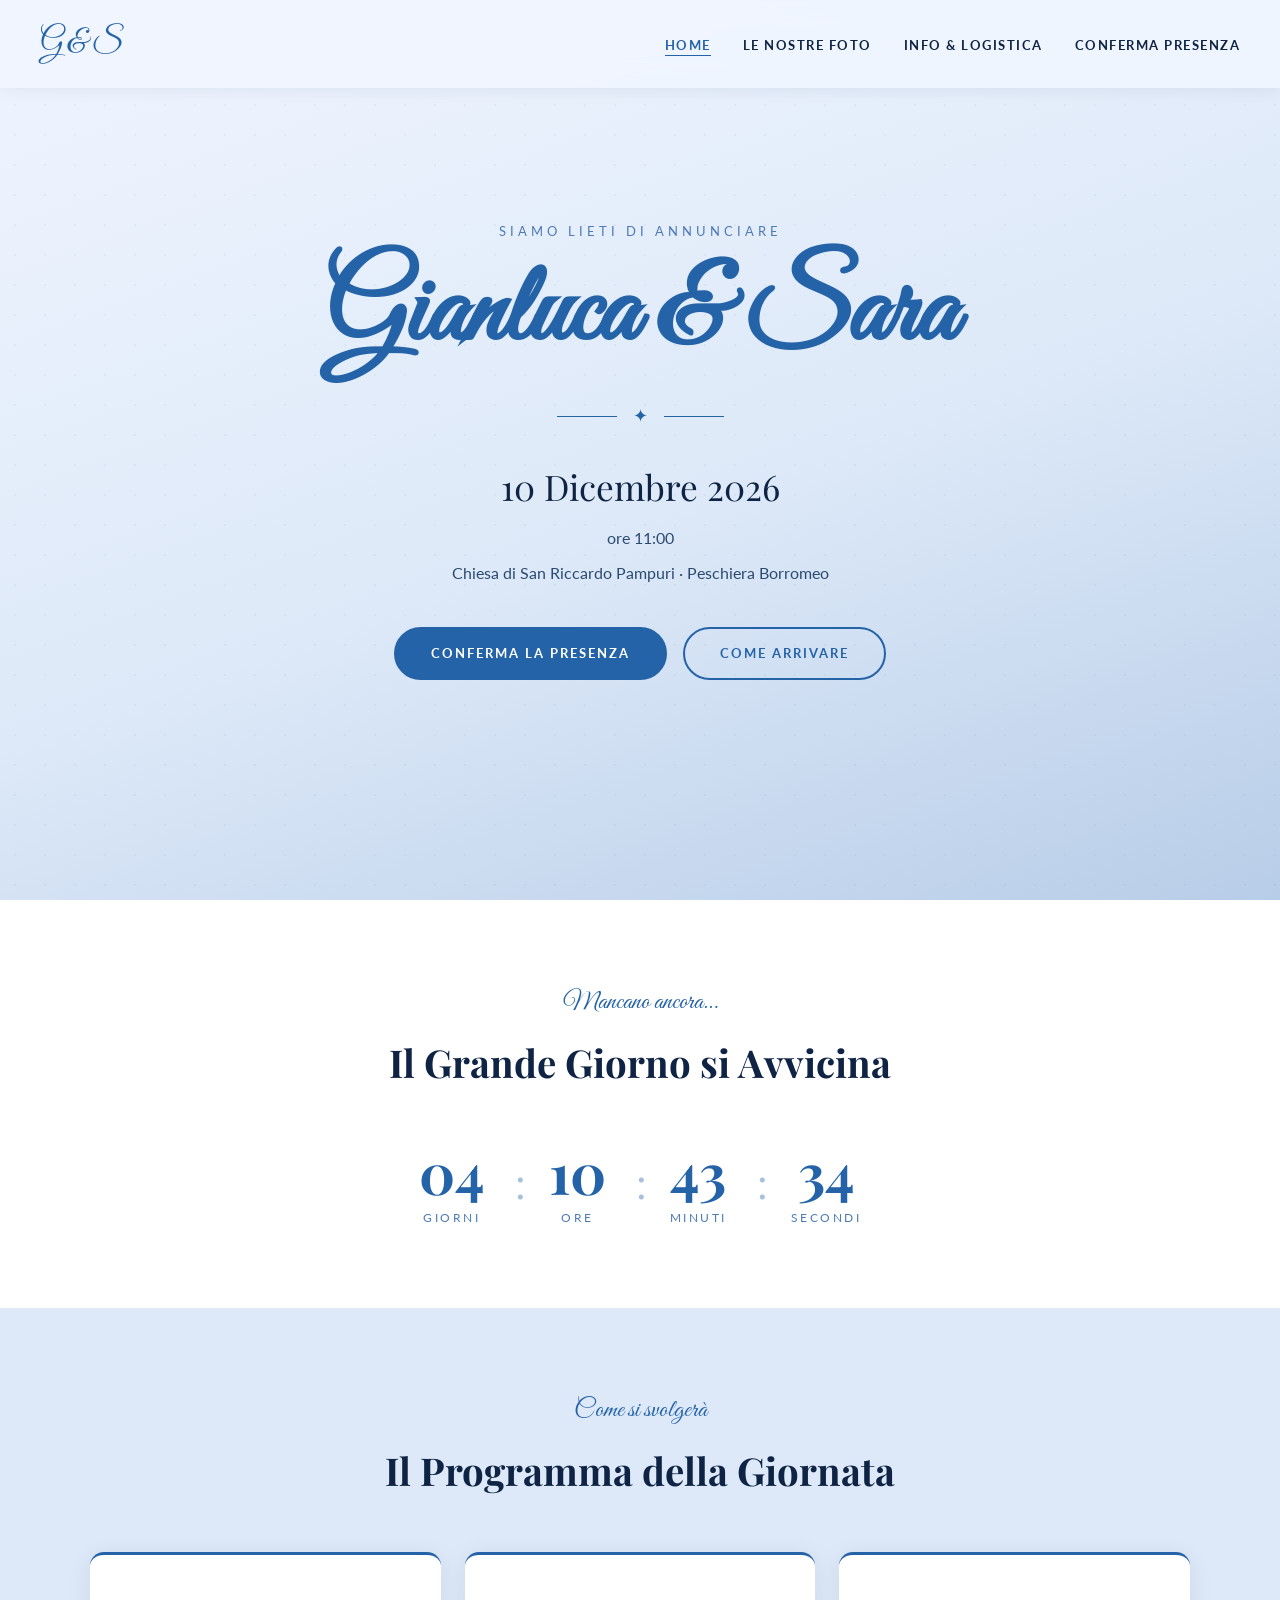
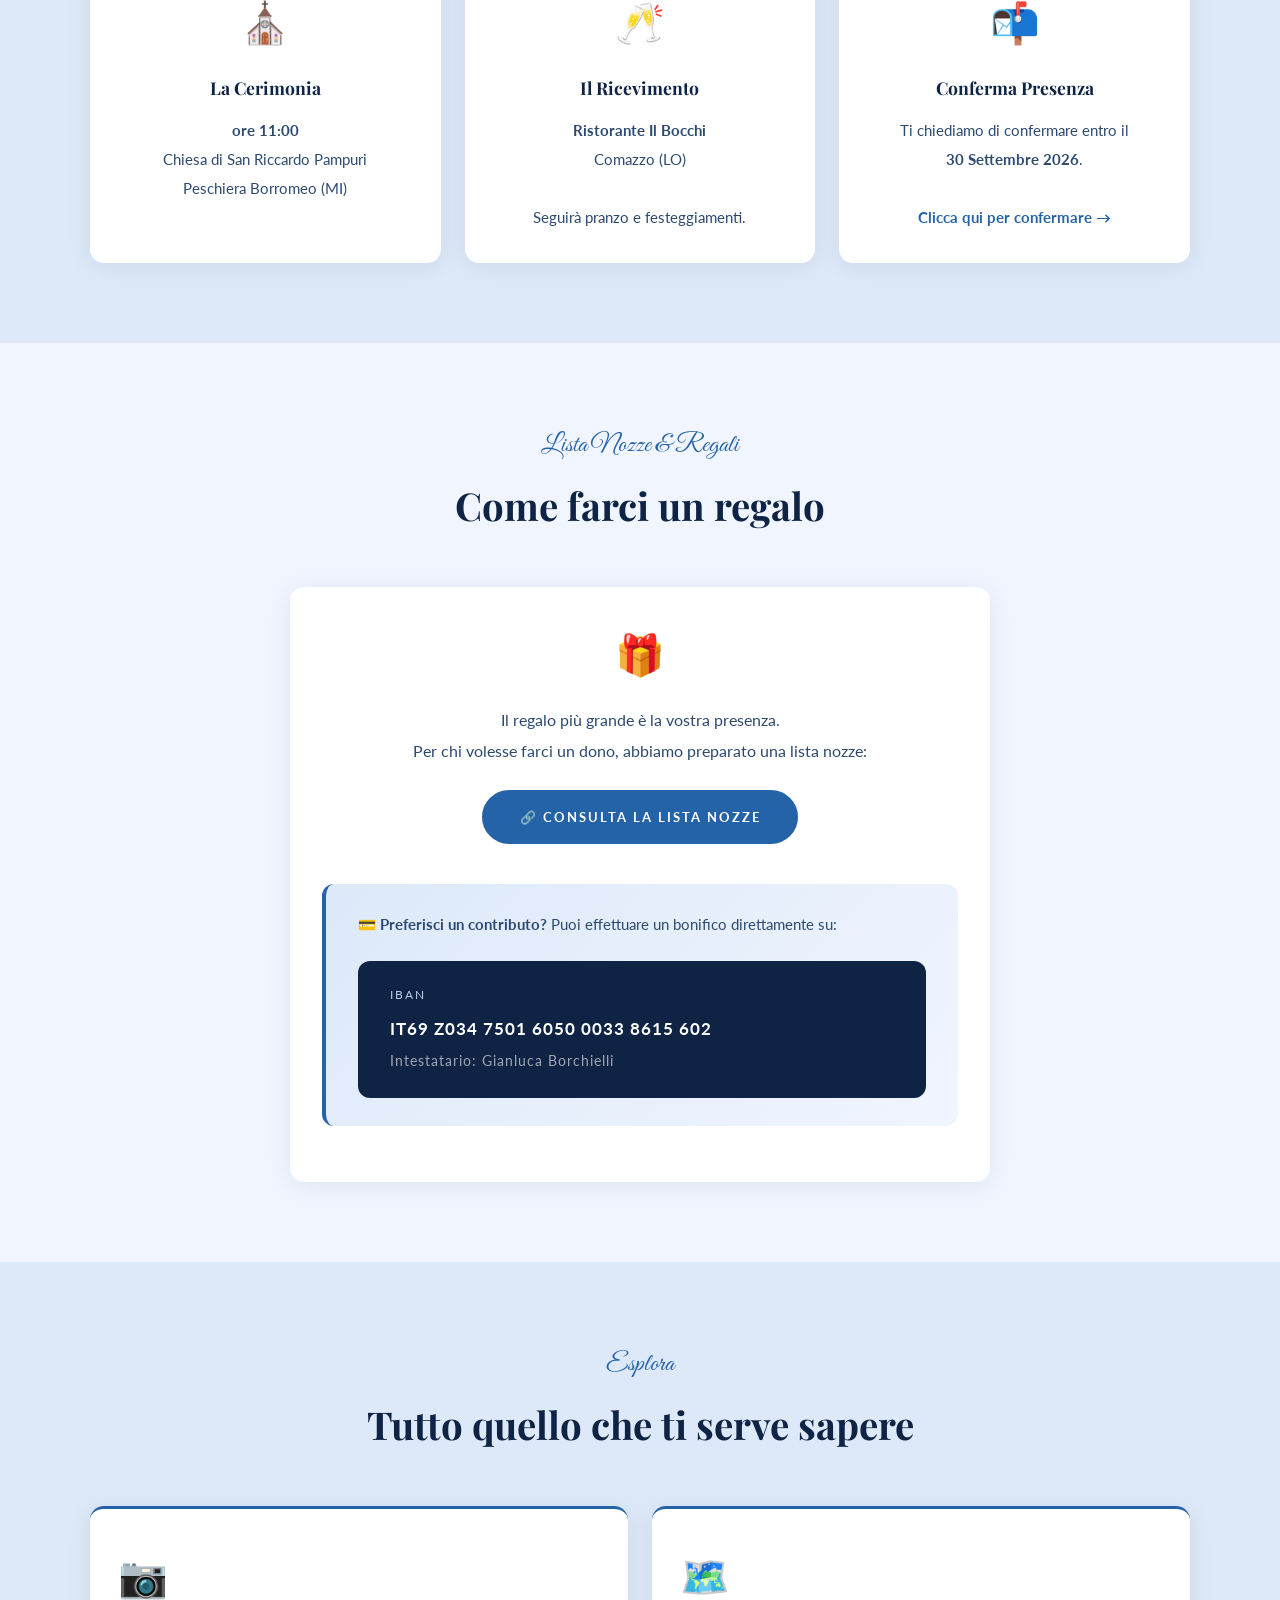
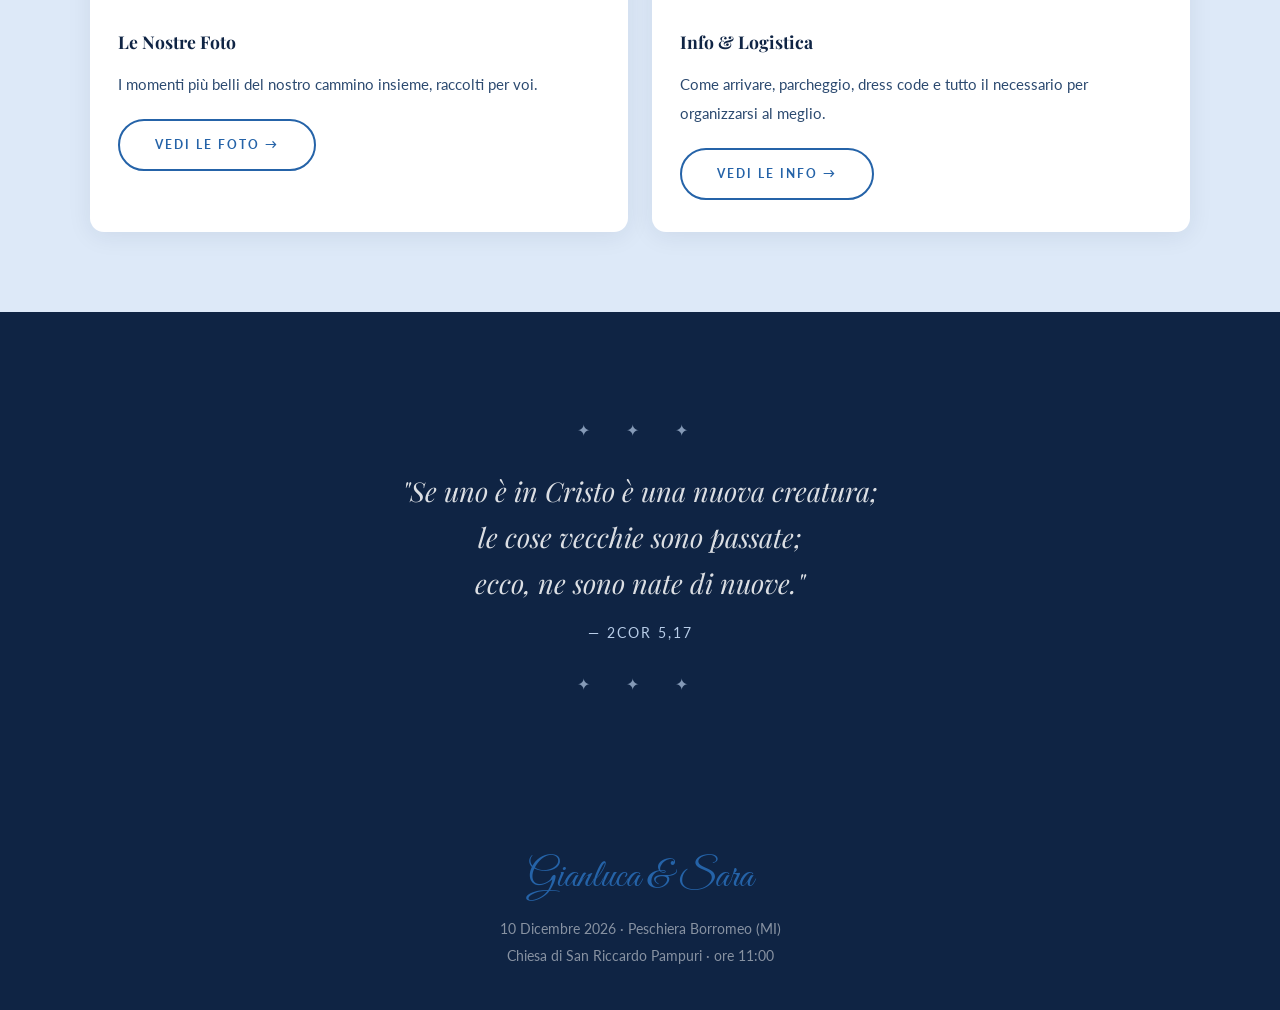
==== index.html @ f3df9d2e "sposta versetto biblico in fondo alla pagina" ====
<!DOCTYPE html>
<html lang="it">
<head>
  <meta charset="UTF-8">
  <meta name="viewport" content="width=device-width, initial-scale=1.0">
  <title>Matrimonio Gianluca & Sara — 10 Dicembre 2026</title>
  <meta name="description" content="Vi invitiamo al nostro matrimonio il 10 Dicembre 2026 presso la Chiesa di San Riccardo Pampuri, Peschiera Borromeo.">
  <link rel="stylesheet" href="style.css">
  <link rel="icon" href="data:image/svg+xml,<svg xmlns='http://www.w3.org/2000/svg' viewBox='0 0 100 100'><text y='.9em' font-size='90'>💍</text></svg>">
</head>
<body>

  <nav>
    <a href="index.html" class="nav-brand">G & S</a>
    <ul class="nav-links" id="navLinks">
      <li><a href="index.html" class="active">Home</a></li>
      <li><a href="storia.html">Le Nostre Foto</a></li>
      <li><a href="info.html">Info & Logistica</a></li>
      <li><a href="rsvp.html">Conferma Presenza</a></li>
    </ul>
    <button class="hamburger" id="hamburger" onclick="toggleMenu()" aria-label="Menu" aria-expanded="false">
      <span></span><span></span><span></span>
    </button>
  </nav>

  <!-- HERO -->
  <section class="hero">
    <div class="hero-content">
      <p class="hero-eyebrow">Siamo lieti di annunciare</p>
      <h1 class="hero-names">Gianluca &amp; Sara</h1>

      <div class="divider">
        <div class="divider-line"></div>
        <span class="divider-icon">✦</span>
        <div class="divider-line"></div>
      </div>

      <p class="hero-date">10 Dicembre 2026</p>
      <p class="hero-detail">ore 11:00</p>
      <p class="hero-detail">Chiesa di San Riccardo Pampuri · Peschiera Borromeo</p>

      <div class="hero-cta">
        <a href="rsvp.html" class="btn">Conferma la Presenza</a>
        <a href="info.html" class="btn btn-outline">Come Arrivare</a>
      </div>
    </div>
  </section>

  <!-- COUNTDOWN -->
  <section class="countdown-section">
    <div class="container">
      <div class="section-title">
        <span class="script">Mancano ancora…</span>
        <h2>Il Grande Giorno si Avvicina</h2>
      </div>
      <div class="countdown-grid" id="countdown-grid">
        <div class="countdown-item">
          <div class="countdown-number" id="days">—</div>
          <div class="countdown-label">Giorni</div>
        </div>
        <div class="countdown-item">
          <div class="countdown-number" id="hours">—</div>
          <div class="countdown-label">Ore</div>
        </div>
        <div class="countdown-item">
          <div class="countdown-number" id="minutes">—</div>
          <div class="countdown-label">Minuti</div>
        </div>
        <div class="countdown-item">
          <div class="countdown-number" id="seconds">—</div>
          <div class="countdown-label">Secondi</div>
        </div>
      </div>
    </div>
  </section>

  <!-- IL PROGRAMMA -->
  <section class="section section-alt">
    <div class="container">
      <div class="section-title fade-up">
        <span class="script">Come si svolgerà</span>
        <h2>Il Programma della Giornata</h2>
      </div>
      <div class="info-grid">
        <div class="info-card fade-up">
          <div class="icon">⛪</div>
          <h3>La Cerimonia</h3>
          <p>
            <strong>ore 11:00</strong><br>
            Chiesa di San Riccardo Pampuri<br>
            Peschiera Borromeo (MI)
          </p>
        </div>
        <div class="info-card fade-up">
          <div class="icon">🥂</div>
          <h3>Il Ricevimento</h3>
          <p>
            <strong>Ristorante Il Bocchi</strong><br>
            Comazzo (LO)<br><br>
            Seguirà pranzo e festeggiamenti.
          </p>
        </div>
        <div class="info-card fade-up">
          <div class="icon">📬</div>
          <h3>Conferma Presenza</h3>
          <p>
            Ti chiediamo di confermare entro il<br>
            <strong>30 Settembre 2026</strong>.<br><br>
            <a href="rsvp.html">Clicca qui per confermare →</a>
          </p>
        </div>
      </div>
    </div>
  </section>

  <!-- LISTA NOZZE & REGALI -->
  <section class="section">
    <div class="container-sm">
      <div class="section-title fade-up">
        <span class="script">Lista Nozze &amp; Regali</span>
        <h2>Come farci un regalo</h2>
      </div>

      <div class="card fade-up" style="text-align:center;">
        <div style="font-size:2.5rem; margin-bottom:1rem;">🎁</div>
        <p style="color:var(--text); max-width:480px; margin:0 auto 1.5rem; line-height:1.9;">
          Il regalo più grande è la vostra presenza.<br>
          Per chi volesse farci un dono, abbiamo preparato una lista nozze:
        </p>

        <a href="lista-nozze.html" class="btn" style="margin-bottom:1.5rem;">
          🔗 Consulta la Lista Nozze
        </a>

        <div class="highlight-box" style="text-align:left; margin-top:1rem;">
          <p style="color:var(--text); font-size:0.92rem; margin-bottom:0.75rem;">
            💳 <strong>Preferisci un contributo?</strong> Puoi effettuare un bonifico direttamente su:
          </p>
          <div class="iban-box">
            <div class="iban-label">IBAN</div>
            <div class="iban-code">IT69 Z034 7501 6050 0033 8615 602</div>
            <div class="iban-intestatario">Intestatario: Gianluca Borchielli</div>
          </div>
        </div>
      </div>
    </div>
  </section>

  <!-- LINK RAPIDI -->
  <section class="section section-alt">
    <div class="container">
      <div class="section-title fade-up">
        <span class="script">Esplora</span>
        <h2>Tutto quello che ti serve sapere</h2>
      </div>
      <div class="info-grid">
        <div class="info-card fade-up" style="text-align:left;">
          <div class="icon">📷</div>
          <h3>Le Nostre Foto</h3>
          <p style="margin-bottom:1.25rem;">I momenti più belli del nostro cammino insieme, raccolti per voi.</p>
          <a href="storia.html" class="btn btn-outline" style="font-size:0.75rem;">Vedi le foto →</a>
        </div>
        <div class="info-card fade-up" style="text-align:left;">
          <div class="icon">🗺️</div>
          <h3>Info &amp; Logistica</h3>
          <p style="margin-bottom:1.25rem;">Come arrivare, parcheggio, dress code e tutto il necessario per organizzarsi al meglio.</p>
          <a href="info.html" class="btn btn-outline" style="font-size:0.75rem;">Vedi le info →</a>
        </div>

      </div>
    </div>
  </section>

  <!-- VERSETTO BIBLICO -->
  <section class="quote-section">
    <div class="container">
      <div class="ornament">✦ ✦ ✦</div>
      <p class="quote-text">
        "Se uno è in Cristo è una nuova creatura;<br>
        le cose vecchie sono passate;<br>
        ecco, ne sono nate di nuove."
      </p>
      <p class="quote-author">— 2Cor 5,17</p>
      <div class="ornament">✦ ✦ ✦</div>
    </div>
  </section>

  <footer>
    <span class="script">Gianluca &amp; Sara</span>
    <p>10 Dicembre 2026 · Peschiera Borromeo (MI)</p>
    <p>Chiesa di San Riccardo Pampuri · ore 11:00</p>
  </footer>

  <script src="script.js"></script>
</body>
</html>
---- style.css ----
@import url('https://fonts.googleapis.com/css2?family=Great+Vibes&family=Playfair+Display:ital,wght@0,400;0,600;0,700;1,400&family=Lato:wght@300;400;700&display=swap');

:root {
  --ivory:      #F0F5FF;
  --blush:      #DDE9F8;
  --light-rose: #B8CDE8;
  --brown:      #4E7AB5;
  --gold:       #2563A8;
  --dark-gold:  #1A4F8A;
  --dark:       #0F2444;
  --text:       #2C4A70;
  --white:      #FFFFFF;
  --shadow:     0 4px 24px rgba(15,36,68,0.08);
  --tr:         all 0.3s ease;
}

*, *::before, *::after { margin:0; padding:0; box-sizing:border-box; }
html { scroll-behavior: smooth; }

body {
  font-family: 'Lato', sans-serif;
  background: var(--ivory);
  color: var(--dark);
  line-height: 1.75;
}

h1, h2, h3 { font-family: 'Playfair Display', serif; }

.script {
  font-family: 'Great Vibes', cursive;
  color: var(--gold);
}

/* ── NAV ── */
nav {
  position: fixed;
  top: 0; width: 100%;
  background: rgba(240,245,255,0.96);
  backdrop-filter: blur(12px);
  padding: 1rem 2.5rem;
  display: flex;
  justify-content: space-between;
  align-items: center;
  z-index: 999;
  box-shadow: 0 2px 16px rgba(15,36,68,0.07);
}

.nav-brand {
  font-family: 'Great Vibes', cursive;
  font-size: 2rem;
  color: var(--gold);
  text-decoration: none;
}

.nav-links {
  display: flex;
  list-style: none;
  gap: 2rem;
}

.nav-links a {
  text-decoration: none;
  color: var(--dark);
  font-size: 0.82rem;
  font-weight: 700;
  letter-spacing: 1.5px;
  text-transform: uppercase;
  transition: var(--tr);
  position: relative;
}

.nav-links a::after {
  content: '';
  position: absolute;
  bottom: -3px; left: 0;
  width: 0; height: 1px;
  background: var(--gold);
  transition: var(--tr);
}

.nav-links a:hover, .nav-links a.active { color: var(--gold); }
.nav-links a:hover::after, .nav-links a.active::after { width: 100%; }

.hamburger {
  display: none;
  flex-direction: column;
  gap: 5px;
  cursor: pointer;
  background: none;
  border: none;
  padding: 4px;
}

.hamburger span {
  display: block;
  width: 24px; height: 2px;
  background: var(--dark);
  transition: var(--tr);
  border-radius: 2px;
}

/* ── HERO ── */
.hero {
  min-height: 100vh;
  display: flex;
  flex-direction: column;
  align-items: center;
  justify-content: center;
  text-align: center;
  padding: 2rem;
  background: linear-gradient(160deg, #F0F5FF 0%, #DDE9F8 55%, #B8CDE8 100%);
  position: relative;
  overflow: hidden;
}

.hero::before {
  content: '';
  position: absolute; inset: 0;
  background-image: radial-gradient(circle, rgba(37,99,168,0.06) 1px, transparent 1px);
  background-size: 30px 30px;
}

.hero-content { position: relative; z-index: 1; animation: fadeInUp 1s ease both; }

.hero-eyebrow {
  font-size: 0.8rem;
  letter-spacing: 4px;
  text-transform: uppercase;
  color: var(--brown);
  margin-bottom: 0.75rem;
}

.hero-names {
  font-family: 'Great Vibes', cursive;
  font-size: clamp(3.5rem, 10vw, 7rem);
  color: var(--gold);
  line-height: 1.1;
}

.divider {
  display: flex;
  align-items: center;
  gap: 1rem;
  margin: 1.5rem auto;
  width: fit-content;
}

.divider-line {
  width: 60px; height: 1px;
  background: var(--gold);
}

.divider-icon { color: var(--gold); font-size: 1.1rem; }

.hero-date {
  font-family: 'Playfair Display', serif;
  font-size: clamp(1.4rem, 3.5vw, 2.2rem);
  color: var(--dark);
}

.hero-detail {
  color: var(--text);
  font-size: 1rem;
  margin-top: 0.4rem;
}

.hero-cta {
  margin-top: 2.5rem;
  display: flex;
  gap: 1rem;
  justify-content: center;
  flex-wrap: wrap;
}

/* ── COUNTDOWN ── */
.countdown-section {
  padding: 5rem 2rem;
  background: var(--white);
  text-align: center;
}

.countdown-grid {
  display: flex;
  justify-content: center;
  gap: 0;
  margin-top: 2.5rem;
  flex-wrap: wrap;
}

.countdown-item {
  padding: 0 2rem;
  min-width: 90px;
  position: relative;
}

.countdown-item + .countdown-item::before {
  content: ':';
  position: absolute;
  left: -2px; top: 4px;
  font-family: 'Playfair Display', serif;
  font-size: 2.5rem;
  color: var(--gold);
  opacity: 0.4;
}

.countdown-number {
  font-family: 'Playfair Display', serif;
  font-size: clamp(2.5rem, 6vw, 3.5rem);
  color: var(--gold);
  font-weight: 700;
  line-height: 1;
}

.countdown-label {
  font-size: 0.72rem;
  color: var(--brown);
  letter-spacing: 2.5px;
  text-transform: uppercase;
  margin-top: 0.5rem;
}

/* ── SECTIONS ── */
.section { padding: 5rem 2rem; }
.section-alt { background: var(--blush); }

.section-title { text-align: center; margin-bottom: 3rem; }
.section-title h2 { font-size: clamp(1.6rem, 4vw, 2.4rem); color: var(--dark); margin-top: 0.25rem; }
.section-title .script { font-size: 1.6rem; }

.container { max-width: 1100px; margin: 0 auto; }
.container-sm { max-width: 700px; margin: 0 auto; }

/* ── BUTTONS ── */
.btn {
  display: inline-block;
  padding: 0.85rem 2.2rem;
  background: var(--gold);
  color: var(--white);
  border: 2px solid var(--gold);
  border-radius: 50px;
  font-family: 'Lato', sans-serif;
  font-size: 0.8rem;
  font-weight: 700;
  letter-spacing: 2px;
  text-transform: uppercase;
  cursor: pointer;
  transition: var(--tr);
  text-decoration: none;
}

.btn:hover {
  background: var(--dark-gold);
  border-color: var(--dark-gold);
  transform: translateY(-2px);
  box-shadow: 0 6px 20px rgba(37,99,168,0.35);
}

.btn-outline {
  background: transparent;
  color: var(--gold);
}

.btn-outline:hover { background: var(--gold); color: var(--white); }

/* ── INFO CARDS ── */
.info-grid {
  display: grid;
  grid-template-columns: repeat(auto-fit, minmax(260px, 1fr));
  gap: 1.5rem;
}

.info-card {
  background: var(--white);
  border-radius: 14px;
  padding: 2rem 1.75rem;
  box-shadow: var(--shadow);
  text-align: center;
  border-top: 3px solid var(--gold);
  transition: var(--tr);
}

.info-card:hover { transform: translateY(-5px); box-shadow: 0 10px 32px rgba(15,36,68,0.12); }

.info-card .icon { font-size: 2.5rem; margin-bottom: 1rem; }
.info-card h3 { color: var(--dark); margin-bottom: 0.75rem; font-size: 1.1rem; }
.info-card p { color: var(--text); font-size: 0.95rem; line-height: 1.9; }
.info-card a { color: var(--gold); text-decoration: none; font-weight: 700; }
.info-card a:hover { color: var(--dark-gold); text-decoration: underline; }

/* ── RSVP FORM ── */
.form-group { margin-bottom: 1.5rem; }

.form-group label {
  display: block;
  font-weight: 700;
  font-size: 0.82rem;
  letter-spacing: 1px;
  text-transform: uppercase;
  color: var(--dark);
  margin-bottom: 0.5rem;
}

.form-group input,
.form-group select,
.form-group textarea {
  width: 100%;
  padding: 0.9rem 1.1rem;
  border: 1.5px solid #B8CDE0;
  border-radius: 8px;
  font-family: 'Lato', sans-serif;
  font-size: 1rem;
  color: var(--dark);
  background: var(--white);
  transition: var(--tr);
  outline: none;
  appearance: none;
}

.form-group input:focus,
.form-group select:focus,
.form-group textarea:focus {
  border-color: var(--gold);
  box-shadow: 0 0 0 3px rgba(37,99,168,0.12);
}

.form-row { display: grid; grid-template-columns: 1fr 1fr; gap: 1rem; }

.radio-group { display: flex; gap: 2rem; margin-top: 0.25rem; }

.radio-option {
  display: flex;
  align-items: center;
  gap: 0.6rem;
  cursor: pointer;
  font-size: 1rem;
  color: var(--text);
}

.radio-option input[type="radio"] {
  width: 18px; height: 18px;
  accent-color: var(--gold);
  cursor: pointer;
  flex-shrink: 0;
}

.guests-section {
  display: none;
  padding: 1.5rem;
  background: var(--blush);
  border-radius: 10px;
  border-left: 3px solid var(--gold);
  margin-bottom: 1.5rem;
}

.submit-area { text-align: center; margin-top: 2rem; }

.alert {
  padding: 1.25rem 1.5rem;
  border-radius: 10px;
  margin-top: 1.5rem;
  display: none;
  text-align: center;
  font-weight: 700;
}

.alert-success {
  background: #e3edf8;
  border: 1px solid #90b5dc;
  color: var(--dark);
}

.alert-error {
  background: #fce4ec;
  border: 1px solid #f48fb1;
  color: #c62828;
}

/* ── FAQ ACCORDION ── */
.faq-list { display: flex; flex-direction: column; gap: 0.75rem; }

.faq-item {
  background: var(--white);
  border-radius: 10px;
  overflow: hidden;
  box-shadow: var(--shadow);
}

.faq-question {
  width: 100%;
  padding: 1.2rem 1.5rem;
  display: flex;
  justify-content: space-between;
  align-items: center;
  background: none;
  border: none;
  cursor: pointer;
  font-family: 'Lato', sans-serif;
  font-size: 1rem;
  font-weight: 700;
  color: var(--dark);
  text-align: left;
  transition: var(--tr);
}

.faq-question:hover { color: var(--gold); }

.faq-icon {
  width: 24px; height: 24px;
  background: var(--gold);
  border-radius: 50%;
  display: flex;
  align-items: center;
  justify-content: center;
  color: white;
  font-size: 1.1rem;
  font-weight: 300;
  flex-shrink: 0;
  transition: var(--tr);
  line-height: 1;
  padding-bottom: 1px;
}

.faq-item.open .faq-icon { transform: rotate(45deg); background: var(--brown); }

.faq-answer {
  max-height: 0;
  overflow: hidden;
  transition: max-height 0.35s ease, padding 0.35s ease;
  color: var(--text);
  font-size: 0.96rem;
  line-height: 1.8;
  padding: 0 1.5rem;
}

.faq-item.open .faq-answer {
  max-height: 300px;
  padding: 0 1.5rem 1.25rem;
}

/* ── MAP ── */
.map-wrap {
  border-radius: 14px;
  overflow: hidden;
  box-shadow: var(--shadow);
  margin-top: 2.5rem;
}

.map-wrap iframe { display: block; width: 100%; height: 380px; border: none; }

/* ── QUOTE ── */
.quote-section {
  padding: 5rem 2rem;
  text-align: center;
  background: var(--dark);
}

.quote-text {
  font-family: 'Playfair Display', serif;
  font-size: clamp(1.2rem, 3vw, 1.7rem);
  font-style: italic;
  color: rgba(255,255,255,0.85);
  max-width: 680px;
  margin: 0 auto 1rem;
  line-height: 1.7;
}

.quote-author { color: var(--light-rose); font-size: 0.85rem; letter-spacing: 2px; text-transform: uppercase; }

/* ── PAGE HEADER ── */
.page-header {
  padding: 9rem 2rem 4rem;
  text-align: center;
  background: linear-gradient(160deg, var(--ivory) 0%, var(--blush) 100%);
}

.page-header .script { font-size: 3rem; }
.page-header h1 { font-size: clamp(2rem, 5vw, 3rem); color: var(--dark); margin-top: 0.25rem; }
.page-header p { color: var(--text); max-width: 500px; margin: 1rem auto 0; }

/* ── FOOTER ── */
footer {
  background: var(--dark);
  color: rgba(255,255,255,0.5);
  text-align: center;
  padding: 2.5rem 2rem;
}

footer .script { font-size: 2.5rem; color: var(--gold); display: block; margin-bottom: 0.25rem; }
footer p { font-size: 0.88rem; line-height: 1.9; }

/* ── CARD ── */
.card {
  background: var(--white);
  border-radius: 14px;
  padding: 2rem;
  box-shadow: var(--shadow);
}

/* ── SCROLL ANIMATIONS ── */
.fade-up {
  opacity: 0;
  transform: translateY(30px);
  transition: opacity 0.65s ease, transform 0.65s ease;
}

.fade-up.visible { opacity: 1; transform: translateY(0); }

/* ── ORNAMENT ── */
.ornament {
  text-align: center;
  color: var(--light-rose);
  letter-spacing: 1rem;
  font-size: 1rem;
  margin: 1.5rem 0;
  opacity: 0.7;
}

/* ── HIGHLIGHT BOX ── */
.highlight-box {
  background: linear-gradient(135deg, var(--blush), var(--ivory));
  border-radius: 12px;
  padding: 1.75rem 2rem;
  border-left: 4px solid var(--gold);
  margin: 1.5rem 0;
}

/* ── IBAN BOX ── */
.iban-box {
  background: var(--dark);
  color: var(--white);
  border-radius: 12px;
  padding: 1.5rem 2rem;
  margin-top: 1.5rem;
  font-family: 'Lato', monospace;
  letter-spacing: 1px;
}

.iban-box .iban-label {
  font-size: 0.72rem;
  text-transform: uppercase;
  letter-spacing: 2px;
  color: var(--light-rose);
  margin-bottom: 0.5rem;
}

.iban-box .iban-code {
  font-size: 1.05rem;
  font-weight: 700;
  color: var(--white);
  word-break: break-all;
}

.iban-box .iban-intestatario {
  font-size: 0.88rem;
  color: rgba(255,255,255,0.6);
  margin-top: 0.4rem;
}

/* ── GALLERY ── */
.gallery-grid {
  display: grid;
  grid-template-columns: repeat(3, 1fr);
  gap: 1rem;
}

.gallery-item {
  border-radius: 10px;
  overflow: hidden;
  box-shadow: var(--shadow);
  cursor: pointer;
  position: relative;
  background: var(--blush);
  aspect-ratio: 4/3;
  transition: var(--tr);
}

.gallery-item:hover { transform: scale(1.02); box-shadow: 0 8px 30px rgba(15,36,68,0.15); }

.gallery-item img {
  width: 100%; height: 100%;
  object-fit: cover;
  display: block;
  transition: var(--tr);
}

.gallery-item:hover img { transform: scale(1.05); }

.gallery-caption {
  position: absolute;
  bottom: 0; left: 0; right: 0;
  background: linear-gradient(transparent, rgba(15,36,68,0.85));
  color: white;
  padding: 2rem 1rem 0.85rem;
  font-size: 0.88rem;
  transform: translateY(100%);
  transition: var(--tr);
}

.gallery-item:hover .gallery-caption { transform: translateY(0); }

.gallery-placeholder {
  display: flex;
  flex-direction: column;
  align-items: center;
  justify-content: center;
  height: 100%;
  color: var(--brown);
  text-align: center;
  padding: 1rem;
}

.gallery-placeholder .ph-icon { font-size: 2.5rem; margin-bottom: 0.5rem; opacity: 0.5; }
.gallery-placeholder p { font-size: 0.82rem; opacity: 0.6; line-height: 1.4; }

/* ── LIGHTBOX ── */
.lightbox {
  display: none;
  position: fixed; inset: 0;
  background: rgba(10,20,40,0.95);
  z-index: 9999;
  align-items: center;
  justify-content: center;
  flex-direction: column;
  padding: 2rem;
}

.lightbox.open { display: flex; }

.lightbox-img {
  max-width: 90vw;
  max-height: 75vh;
  object-fit: contain;
  border-radius: 8px;
  box-shadow: 0 20px 60px rgba(0,0,0,0.5);
}

.lightbox-caption {
  color: rgba(255,255,255,0.8);
  margin-top: 1rem;
  font-size: 0.95rem;
  text-align: center;
  max-width: 600px;
}

.lightbox-controls {
  display: flex;
  gap: 1rem;
  margin-top: 1.5rem;
  align-items: center;
}

.lb-btn {
  background: rgba(255,255,255,0.1);
  border: 1px solid rgba(255,255,255,0.2);
  color: white;
  width: 44px; height: 44px;
  border-radius: 50%;
  font-size: 1.2rem;
  cursor: pointer;
  transition: var(--tr);
  display: flex;
  align-items: center;
  justify-content: center;
}

.lb-btn:hover { background: var(--gold); border-color: var(--gold); }

.lb-close {
  position: absolute;
  top: 1.5rem; right: 1.5rem;
  background: rgba(255,255,255,0.1);
  border: 1px solid rgba(255,255,255,0.2);
  color: white;
  width: 40px; height: 40px;
  border-radius: 50%;
  font-size: 1.2rem;
  cursor: pointer;
  transition: var(--tr);
}

.lb-close:hover { background: #c62828; border-color: #c62828; }

.lb-counter {
  color: rgba(255,255,255,0.5);
  font-size: 0.85rem;
  letter-spacing: 1px;
}

/* ── RESPONSIVE ── */
@media (max-width: 768px) {
  .nav-links {
    display: none;
    position: fixed;
    top: 64px; left: 0; right: 0;
    background: rgba(240,245,255,0.98);
    flex-direction: column;
    padding: 1.5rem 2.5rem 2rem;
    gap: 1.25rem;
    box-shadow: 0 6px 24px rgba(15,36,68,0.1);
  }

  .nav-links.open { display: flex; }
  .hamburger { display: flex; }

  .form-row { grid-template-columns: 1fr; }

  .countdown-item { padding: 0 1rem; }
  .countdown-item + .countdown-item::before { display: none; }

  .gallery-grid { grid-template-columns: repeat(2, 1fr); }
}

@media (max-width: 480px) {
  .gallery-grid { grid-template-columns: 1fr; }
}

@keyframes fadeInUp {
  from { opacity: 0; transform: translateY(30px); }
  to   { opacity: 1; transform: translateY(0); }
}
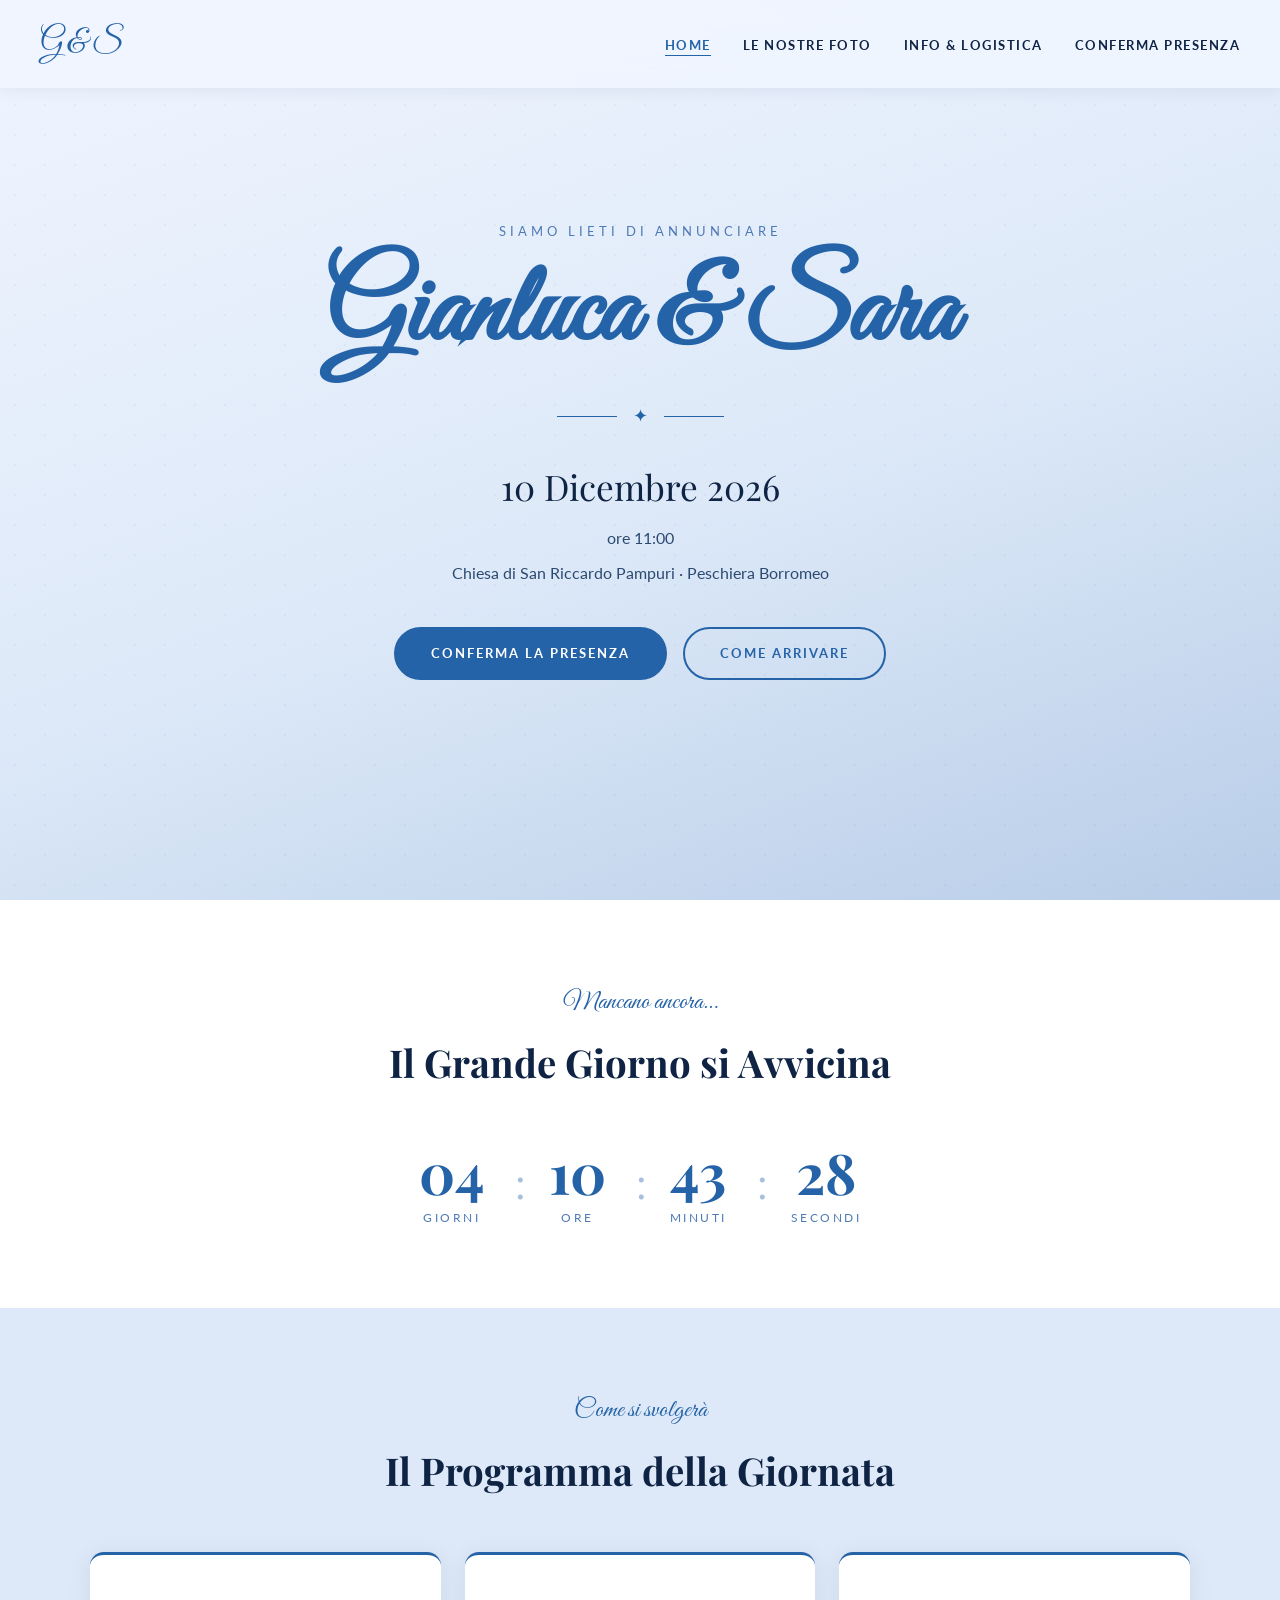
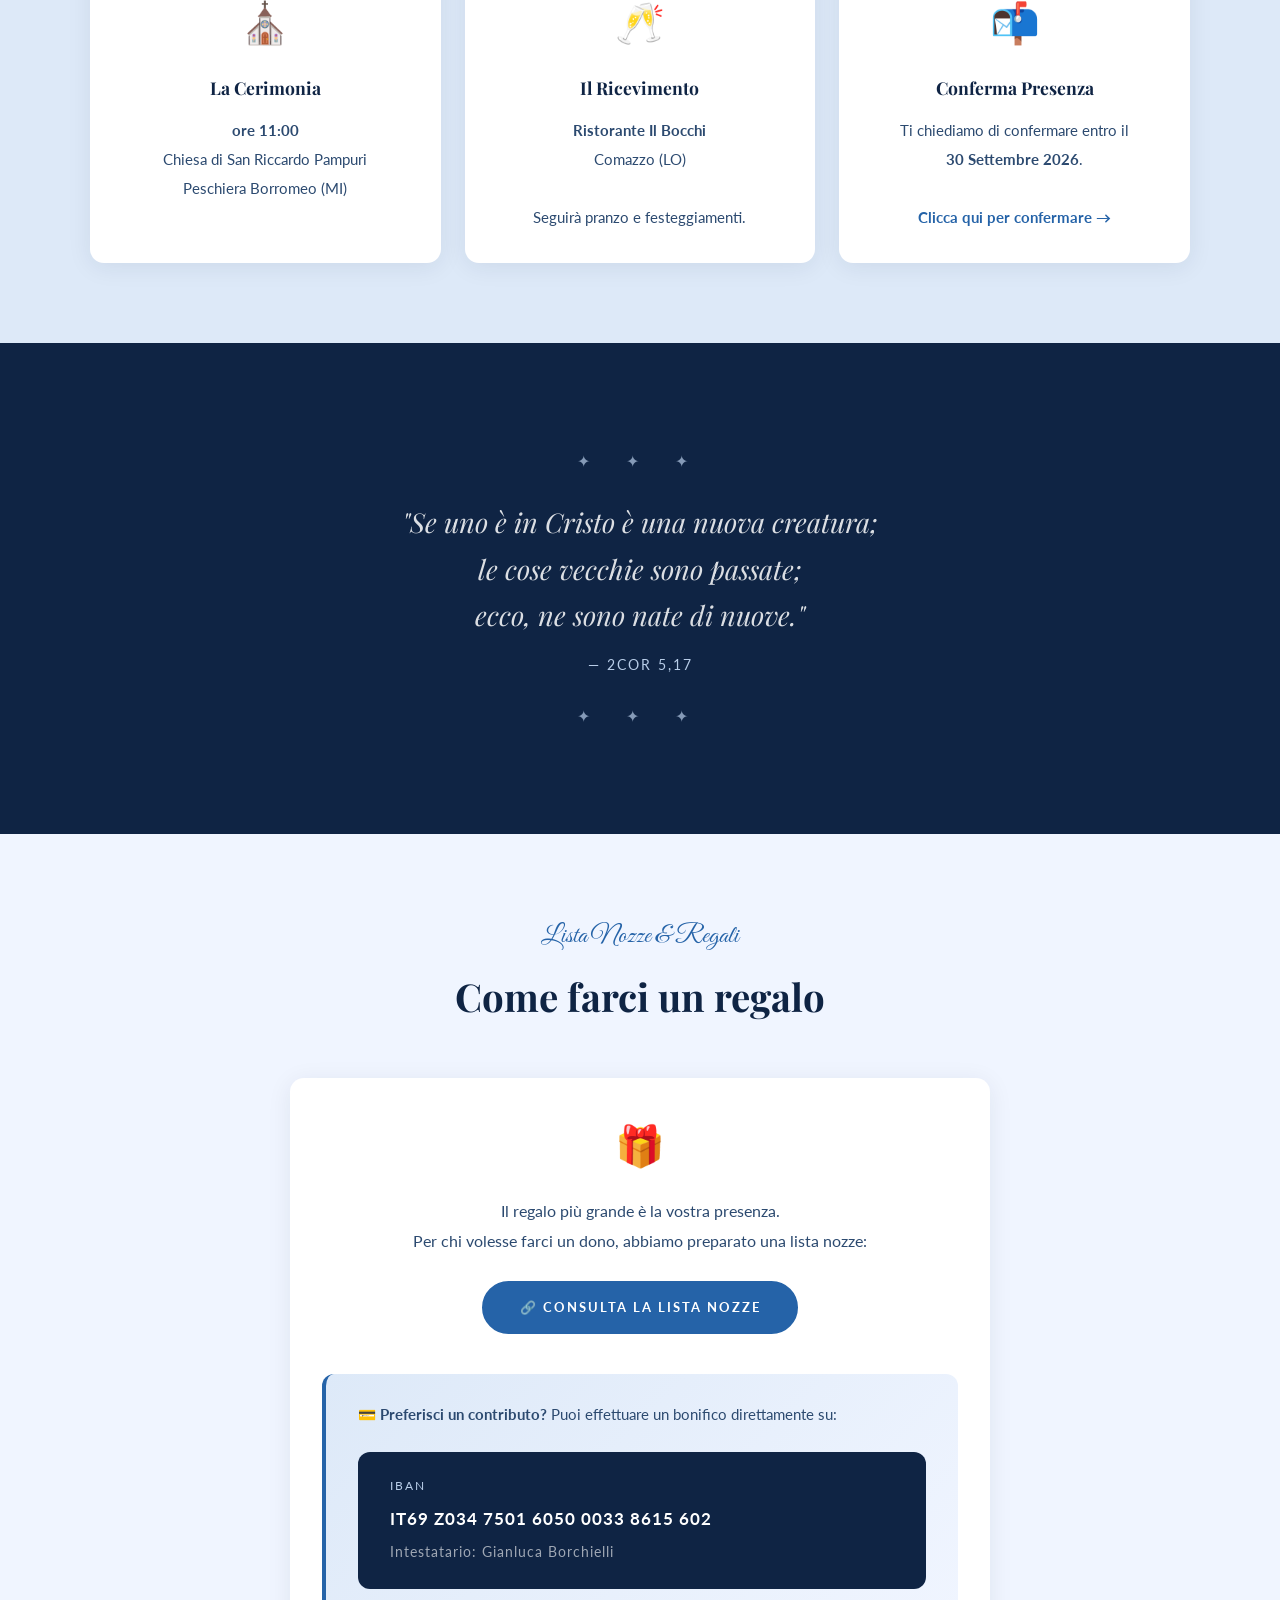
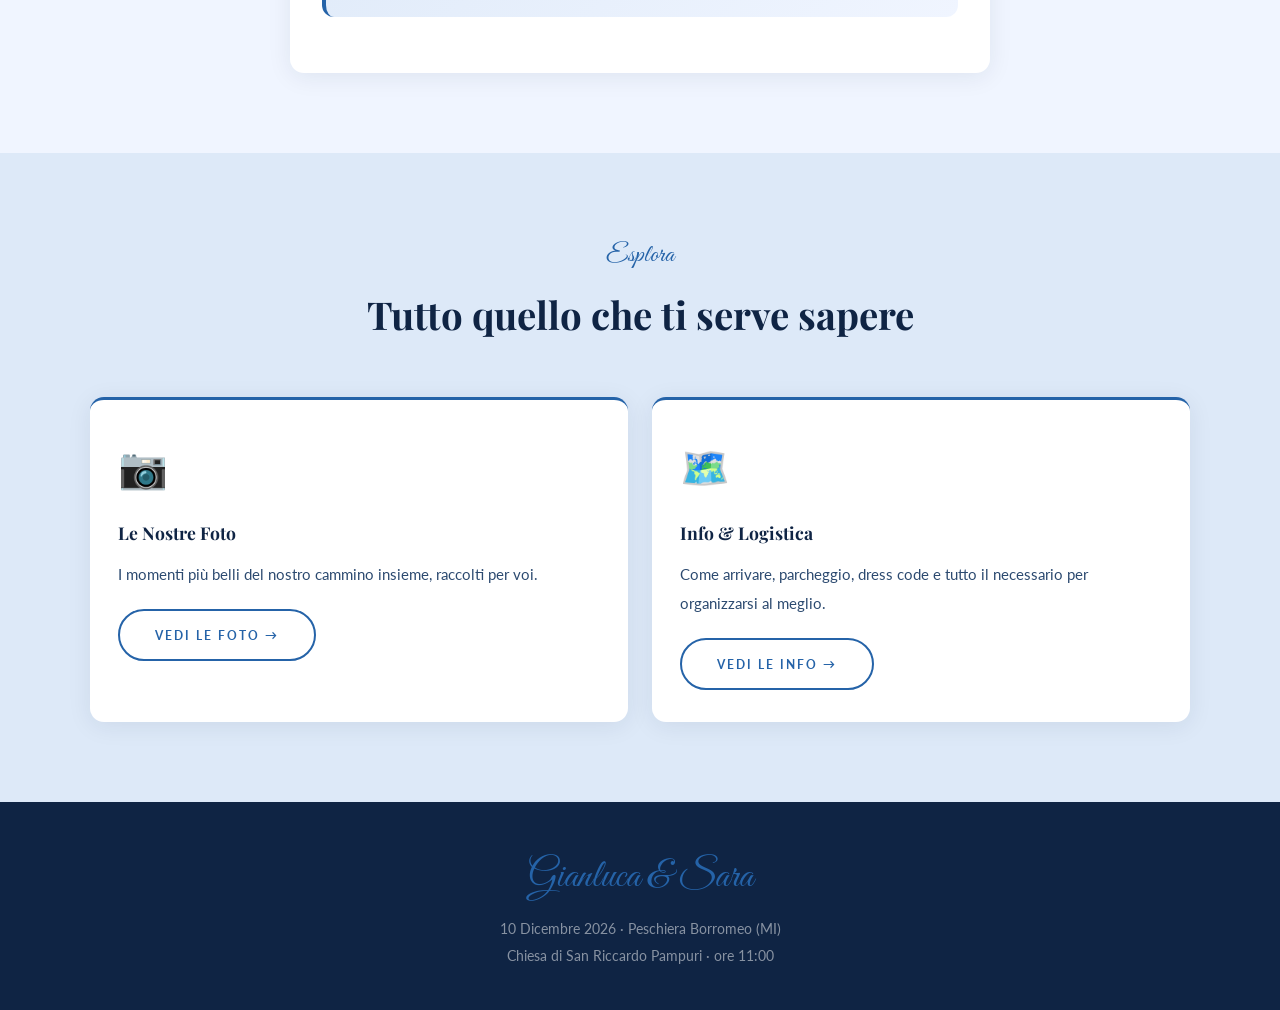
==== commit 73cd2065: "rimetti versetto biblico nella posizione originale" ====
--- a/index.html
+++ b/index.html
@@ -113,6 +113,20 @@
     </div>
   </section>
 
+  <!-- VERSETTO BIBLICO -->
+  <section class="quote-section">
+    <div class="container">
+      <div class="ornament">✦ ✦ ✦</div>
+      <p class="quote-text">
+        "Se uno è in Cristo è una nuova creatura;<br>
+        le cose vecchie sono passate;<br>
+        ecco, ne sono nate di nuove."
+      </p>
+      <p class="quote-author">— 2Cor 5,17</p>
+      <div class="ornament">✦ ✦ ✦</div>
+    </div>
+  </section>
+
   <!-- LISTA NOZZE & REGALI -->
   <section class="section">
     <div class="container-sm">
@@ -171,20 +185,6 @@
     </div>
   </section>
 
-  <!-- VERSETTO BIBLICO -->
-  <section class="quote-section">
-    <div class="container">
-      <div class="ornament">✦ ✦ ✦</div>
-      <p class="quote-text">
-        "Se uno è in Cristo è una nuova creatura;<br>
-        le cose vecchie sono passate;<br>
-        ecco, ne sono nate di nuove."
-      </p>
-      <p class="quote-author">— 2Cor 5,17</p>
-      <div class="ornament">✦ ✦ ✦</div>
-    </div>
-  </section>
-
   <footer>
     <span class="script">Gianluca &amp; Sara</span>
     <p>10 Dicembre 2026 · Peschiera Borromeo (MI)</p>
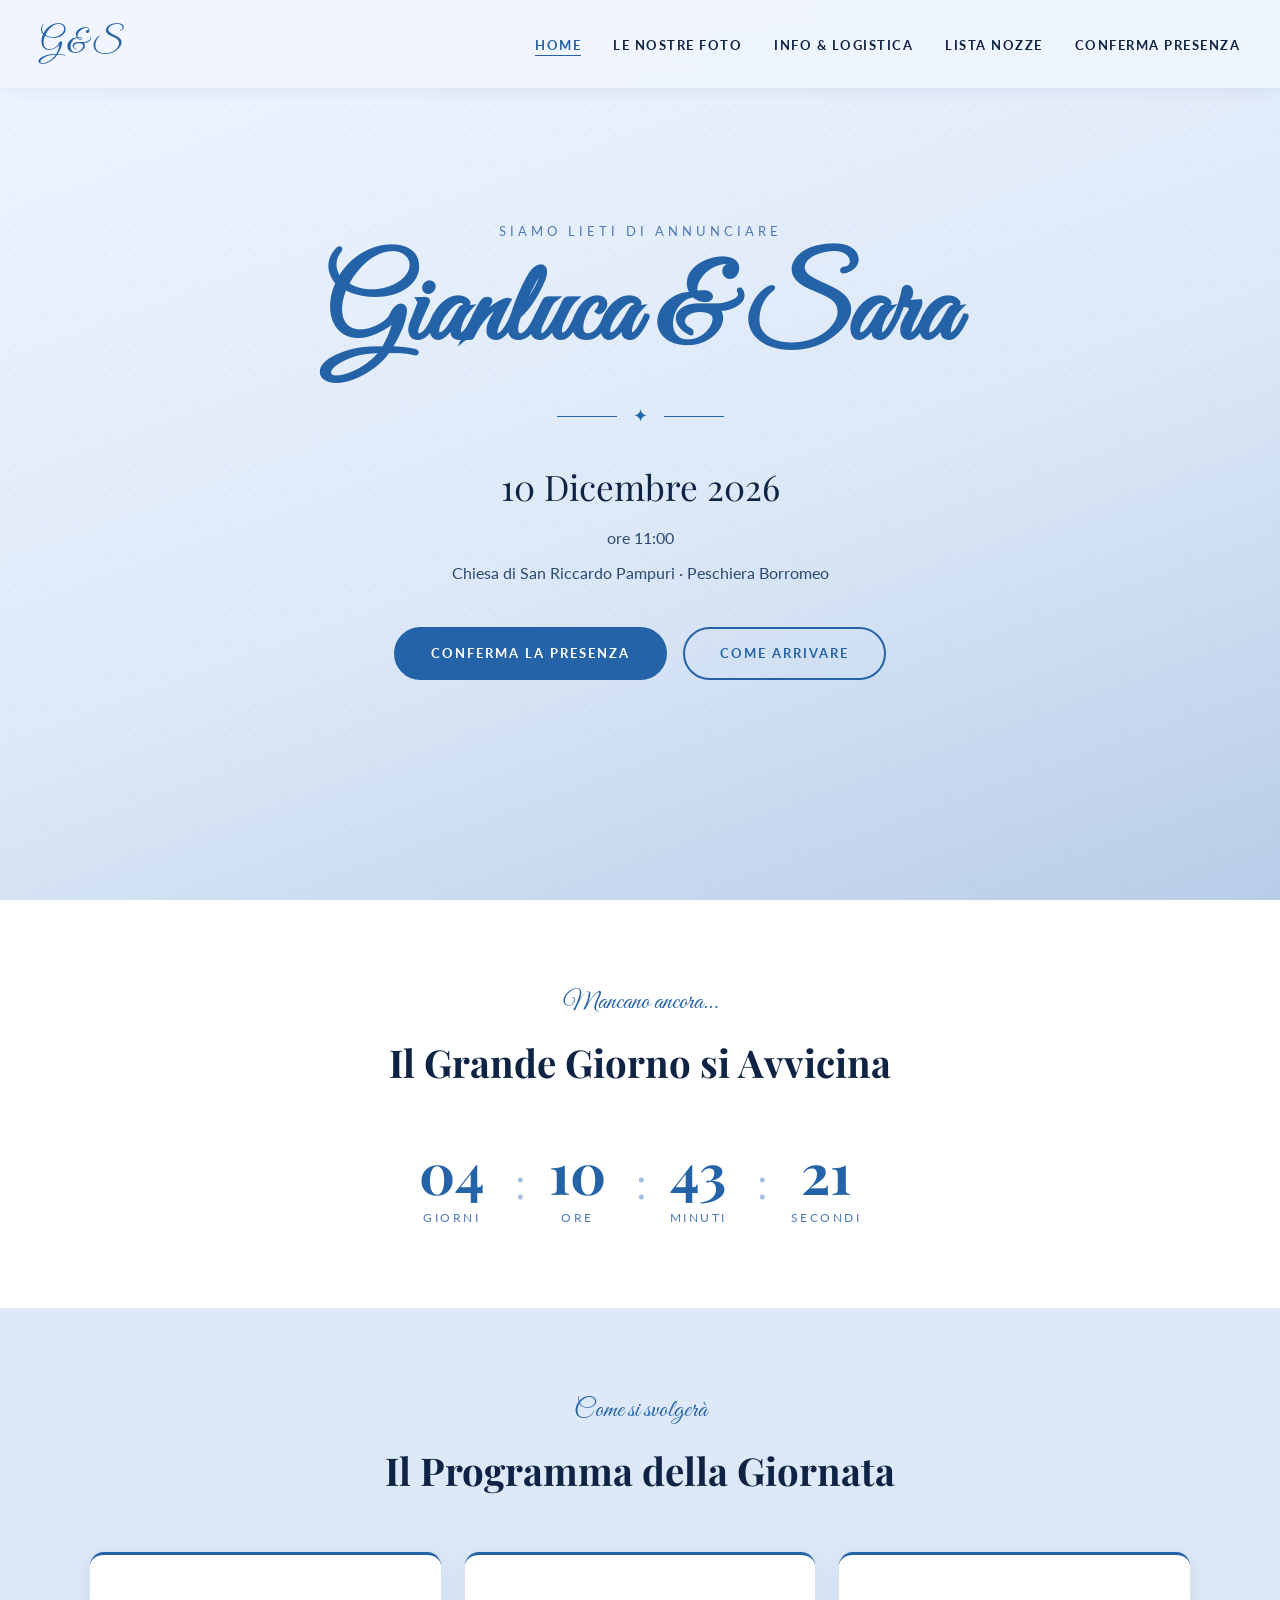
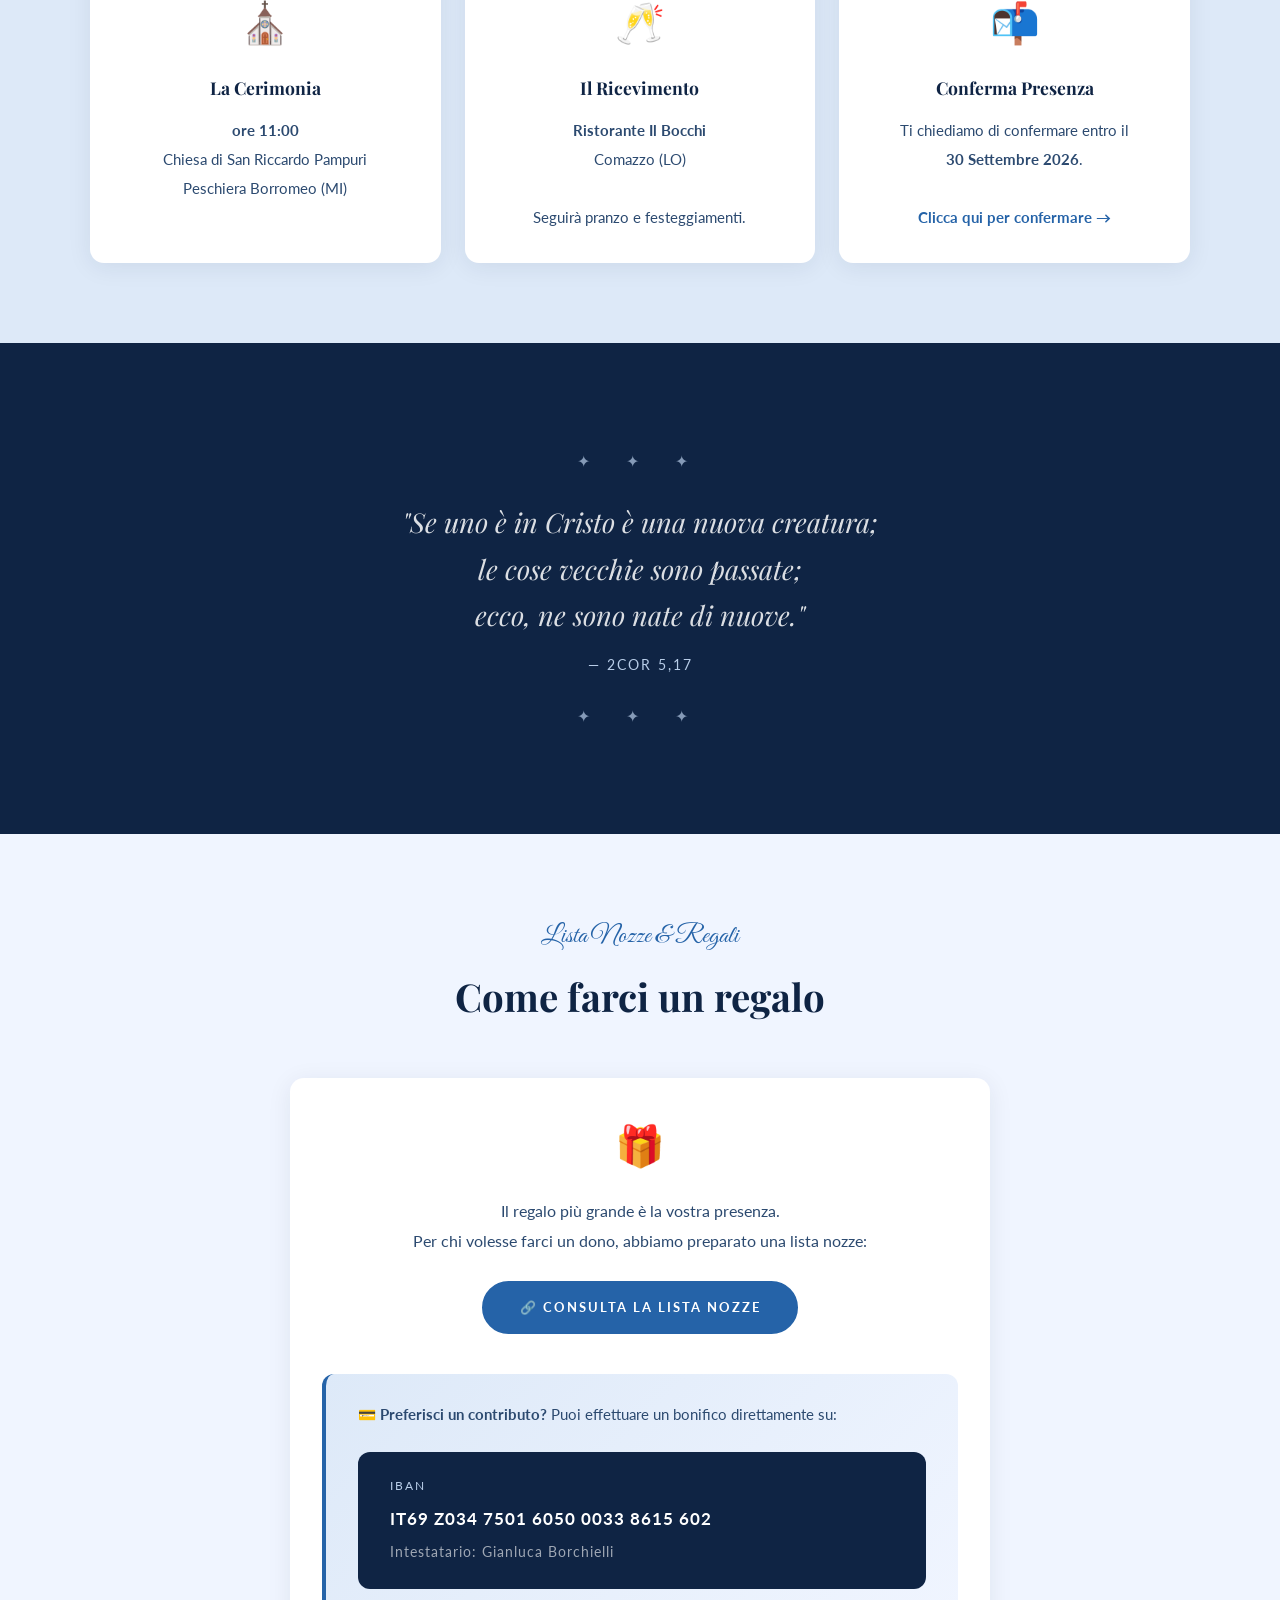
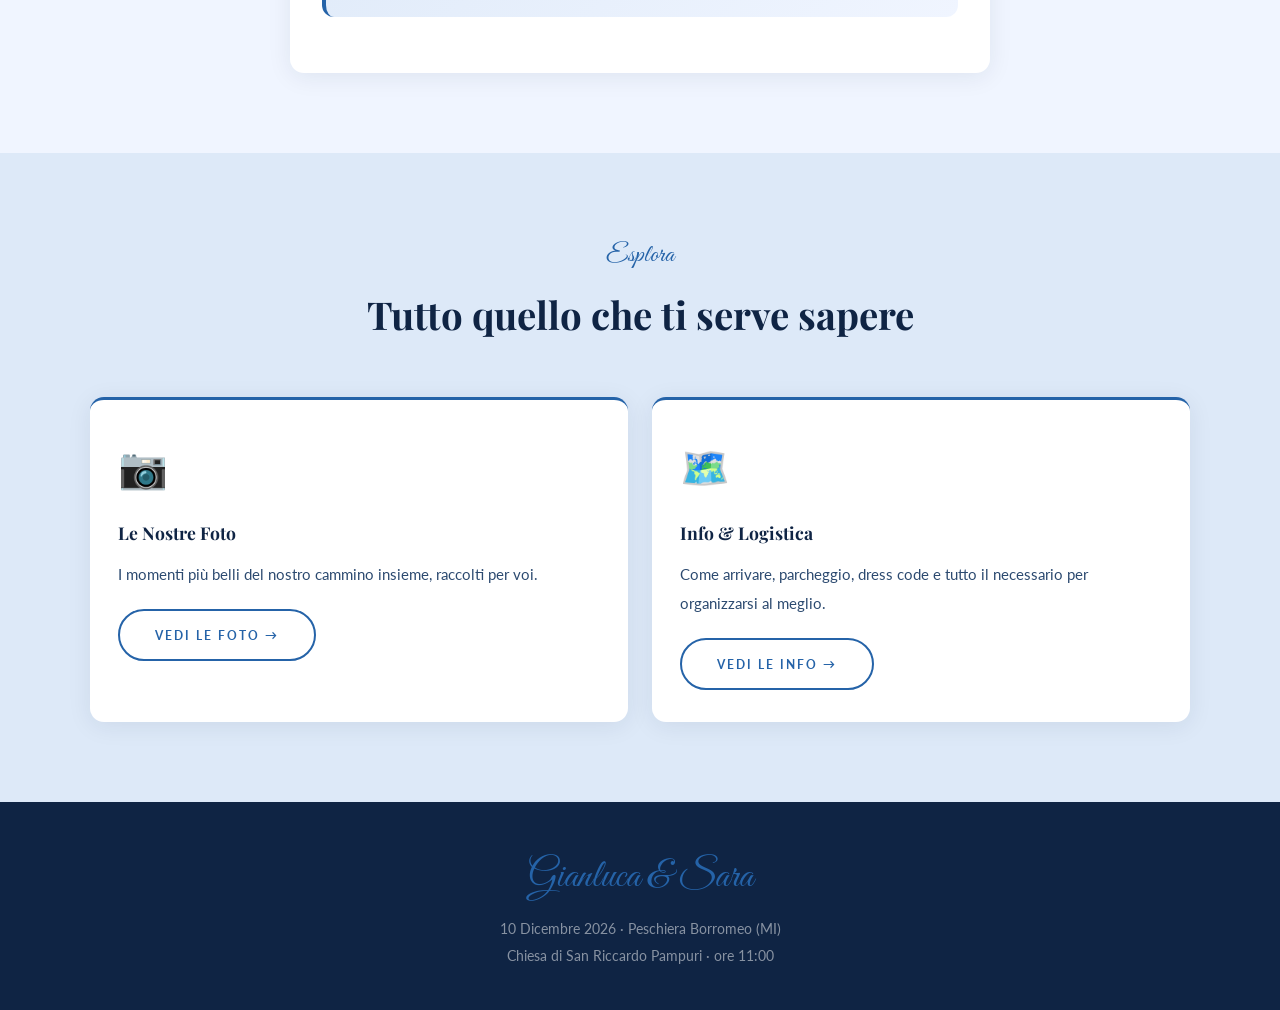
==== commit 7eb861b2: "aggiunge Lista Nozze al menu e IBAN alla pagina lista nozze" ====
--- a/index.html
+++ b/index.html
@@ -16,6 +16,7 @@
       <li><a href="index.html" class="active">Home</a></li>
       <li><a href="storia.html">Le Nostre Foto</a></li>
       <li><a href="info.html">Info & Logistica</a></li>
+      <li><a href="lista-nozze.html">Lista Nozze</a></li>
       <li><a href="rsvp.html">Conferma Presenza</a></li>
     </ul>
     <button class="hamburger" id="hamburger" onclick="toggleMenu()" aria-label="Menu" aria-expanded="false">
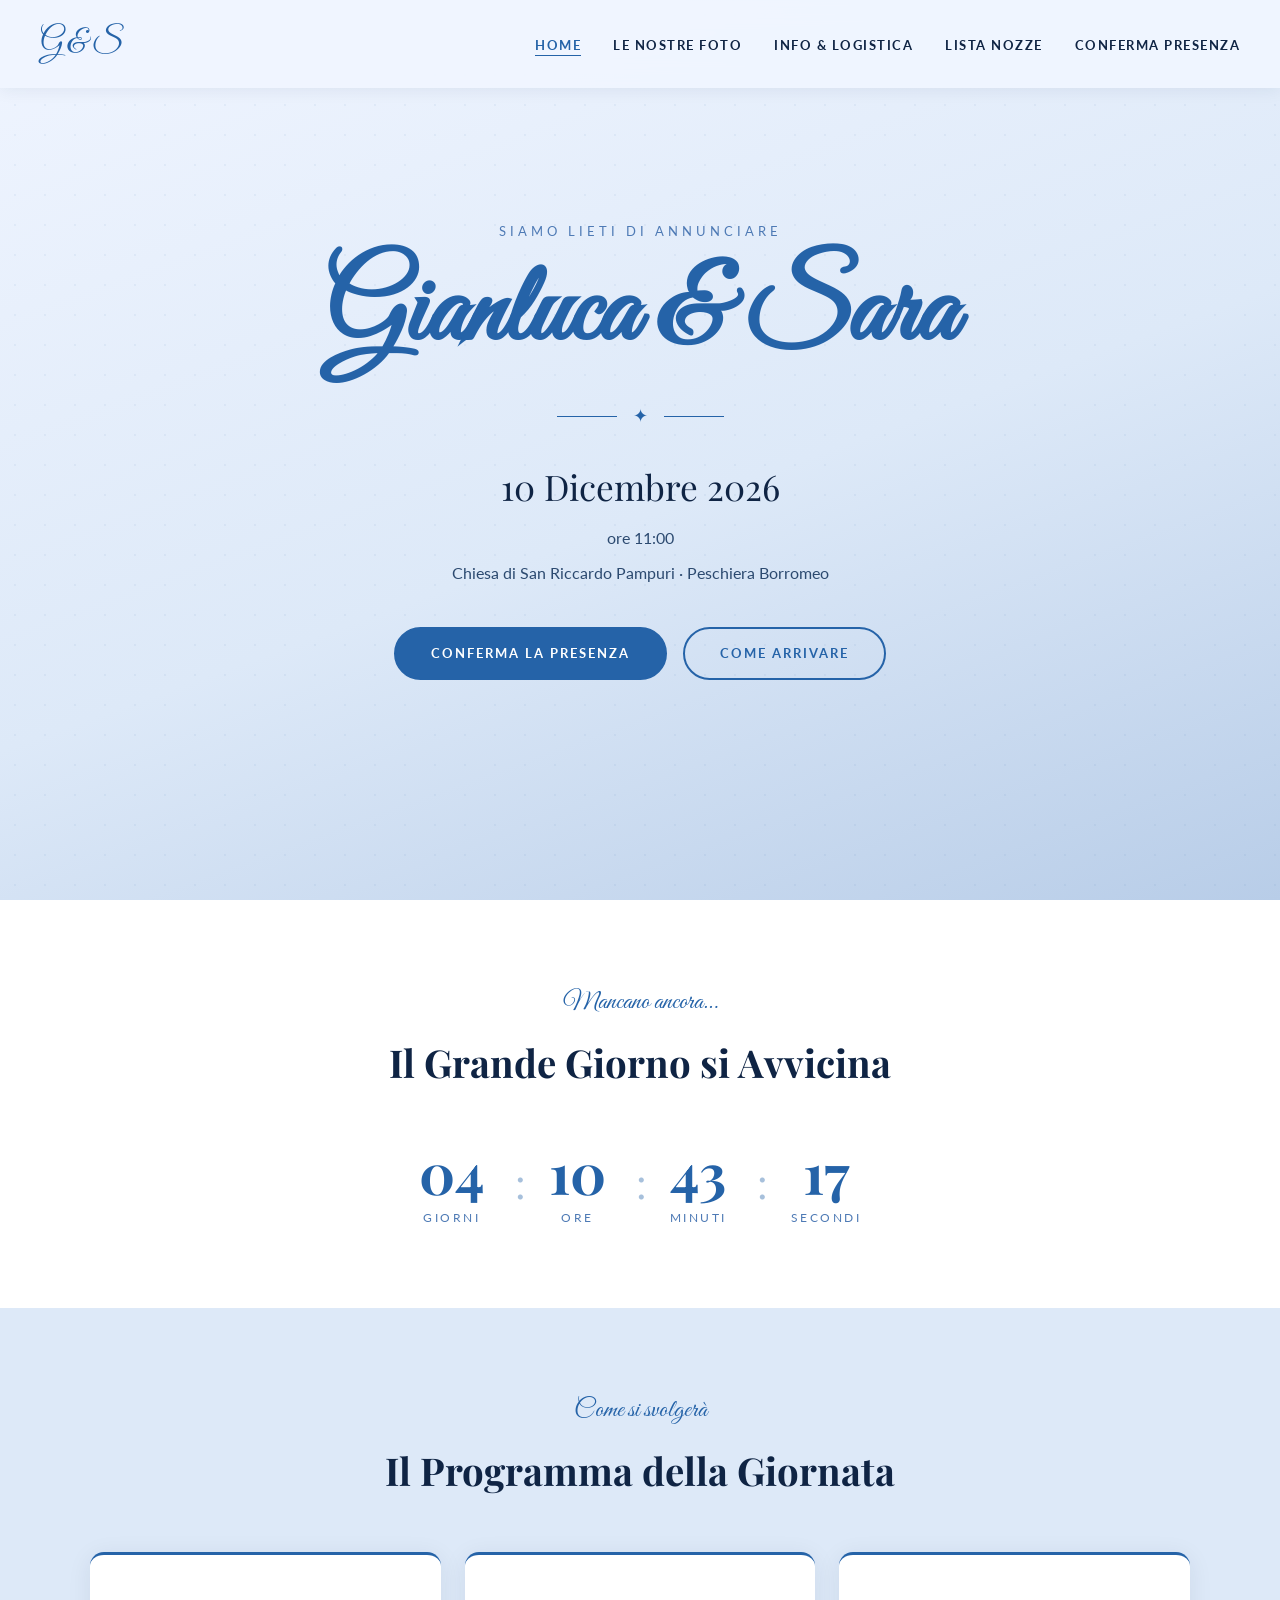
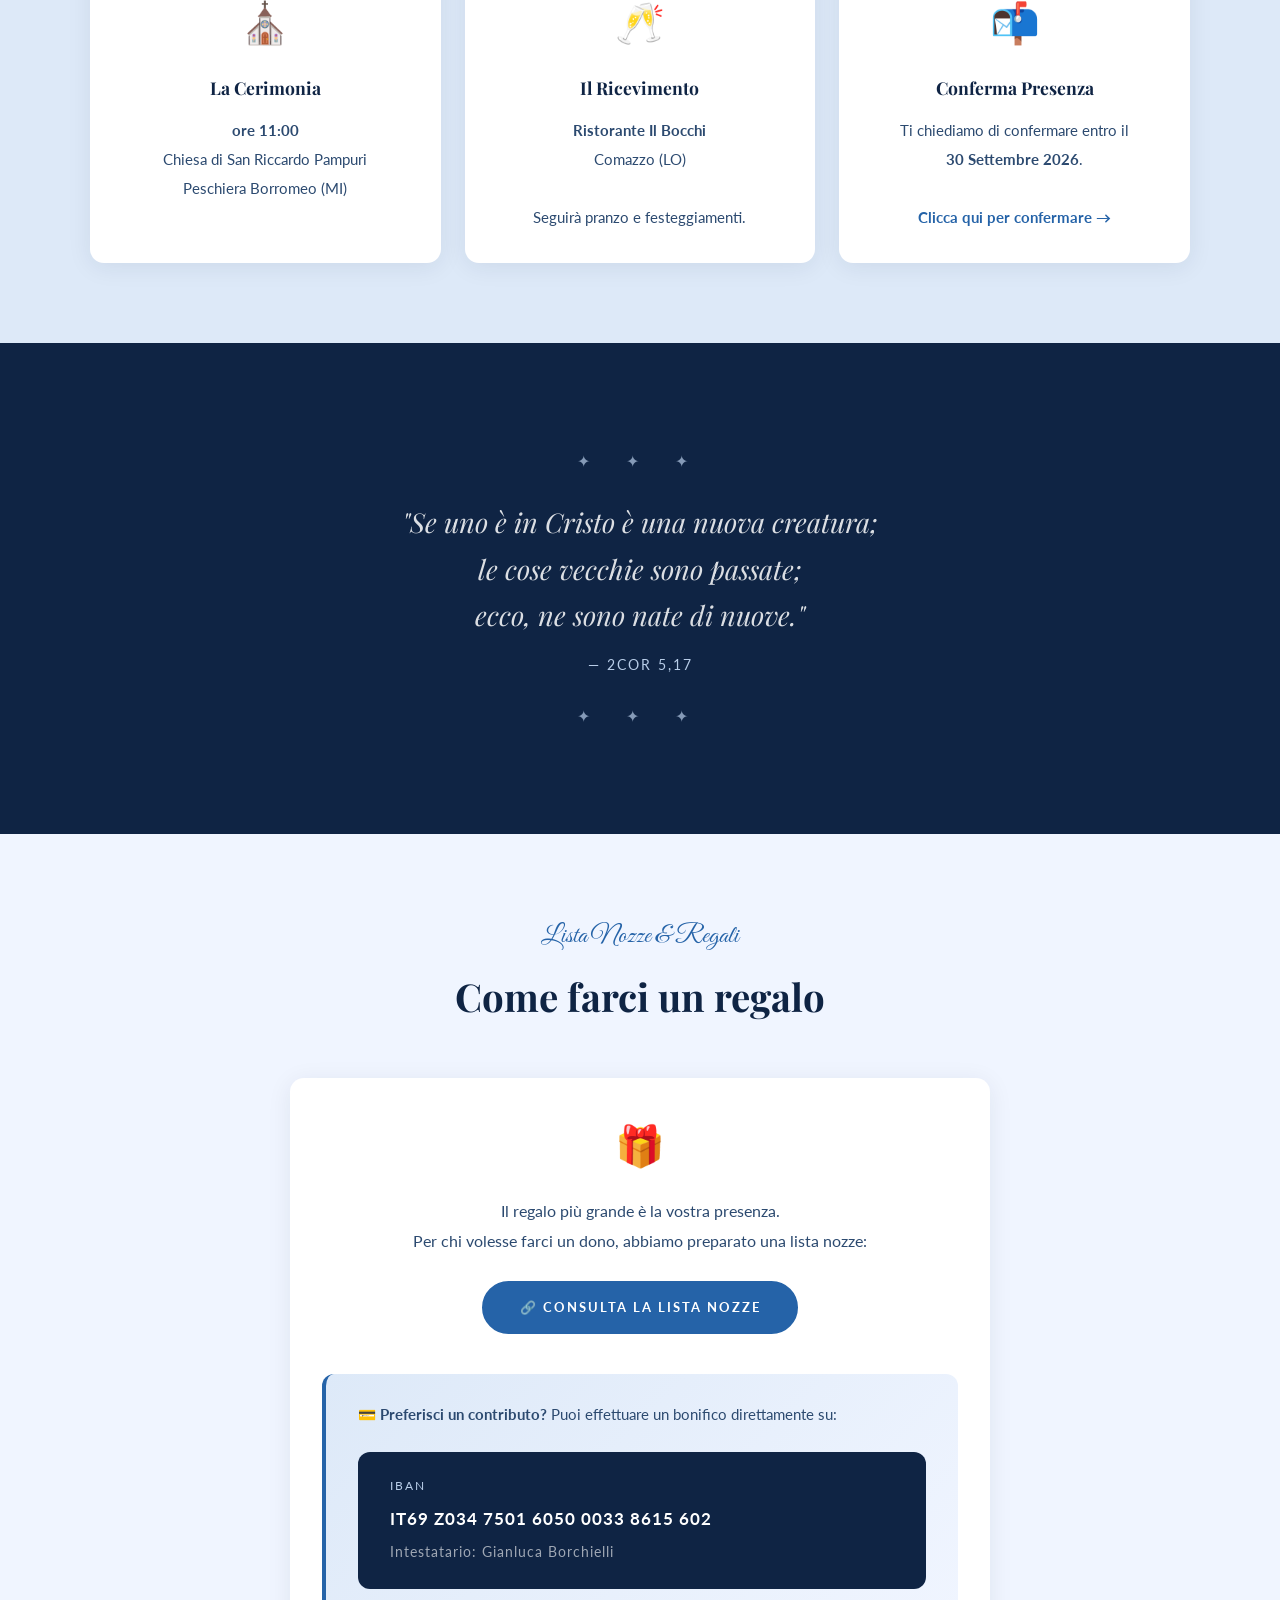
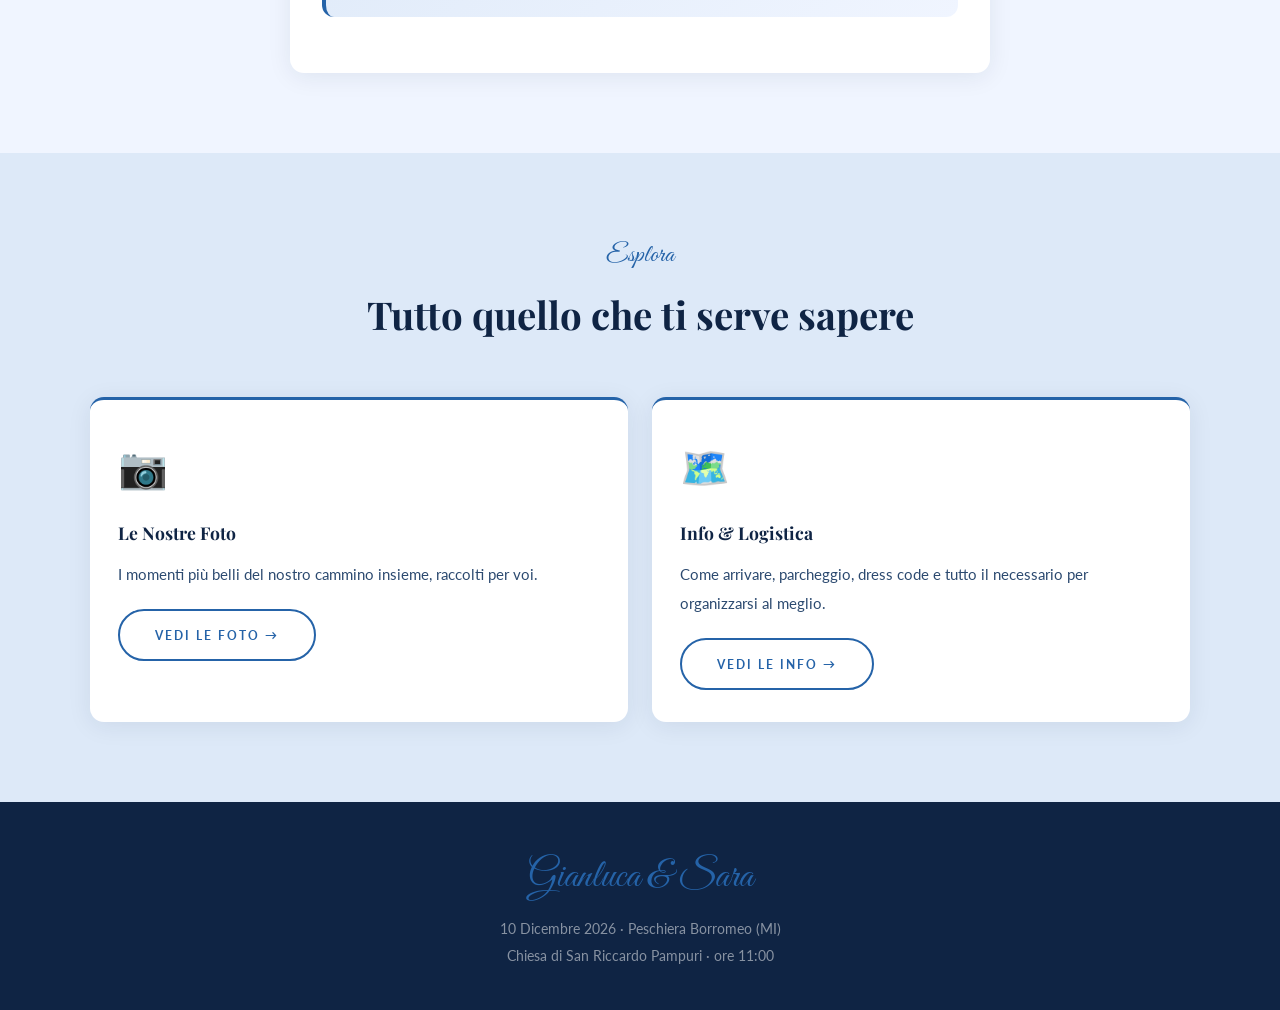
==== commit 4dc2dd32: "aggiunge Open Graph image e meta tag per anteprima link" ====
--- a/index.html
+++ b/index.html
@@ -5,6 +5,12 @@
   <meta name="viewport" content="width=device-width, initial-scale=1.0">
   <title>Matrimonio Gianluca & Sara — 10 Dicembre 2026</title>
   <meta name="description" content="Vi invitiamo al nostro matrimonio il 10 Dicembre 2026 presso la Chiesa di San Riccardo Pampuri, Peschiera Borromeo.">
+  <meta property="og:title" content="Matrimonio Gianluca & Sara — 10 Dicembre 2026">
+  <meta property="og:description" content="Vi invitiamo al nostro matrimonio il 10 Dicembre 2026 presso la Chiesa di San Riccardo Pampuri, Peschiera Borromeo.">
+  <meta property="og:image" content="https://gborchielli95.github.io/matrimonio/og-image.png">
+  <meta property="og:url" content="https://gborchielli95.github.io/matrimonio/">
+  <meta property="og:type" content="website">
+  <meta name="twitter:card" content="summary_large_image">
   <link rel="stylesheet" href="style.css">
   <link rel="icon" href="data:image/svg+xml,<svg xmlns='http://www.w3.org/2000/svg' viewBox='0 0 100 100'><text y='.9em' font-size='90'>💍</text></svg>">
 </head>
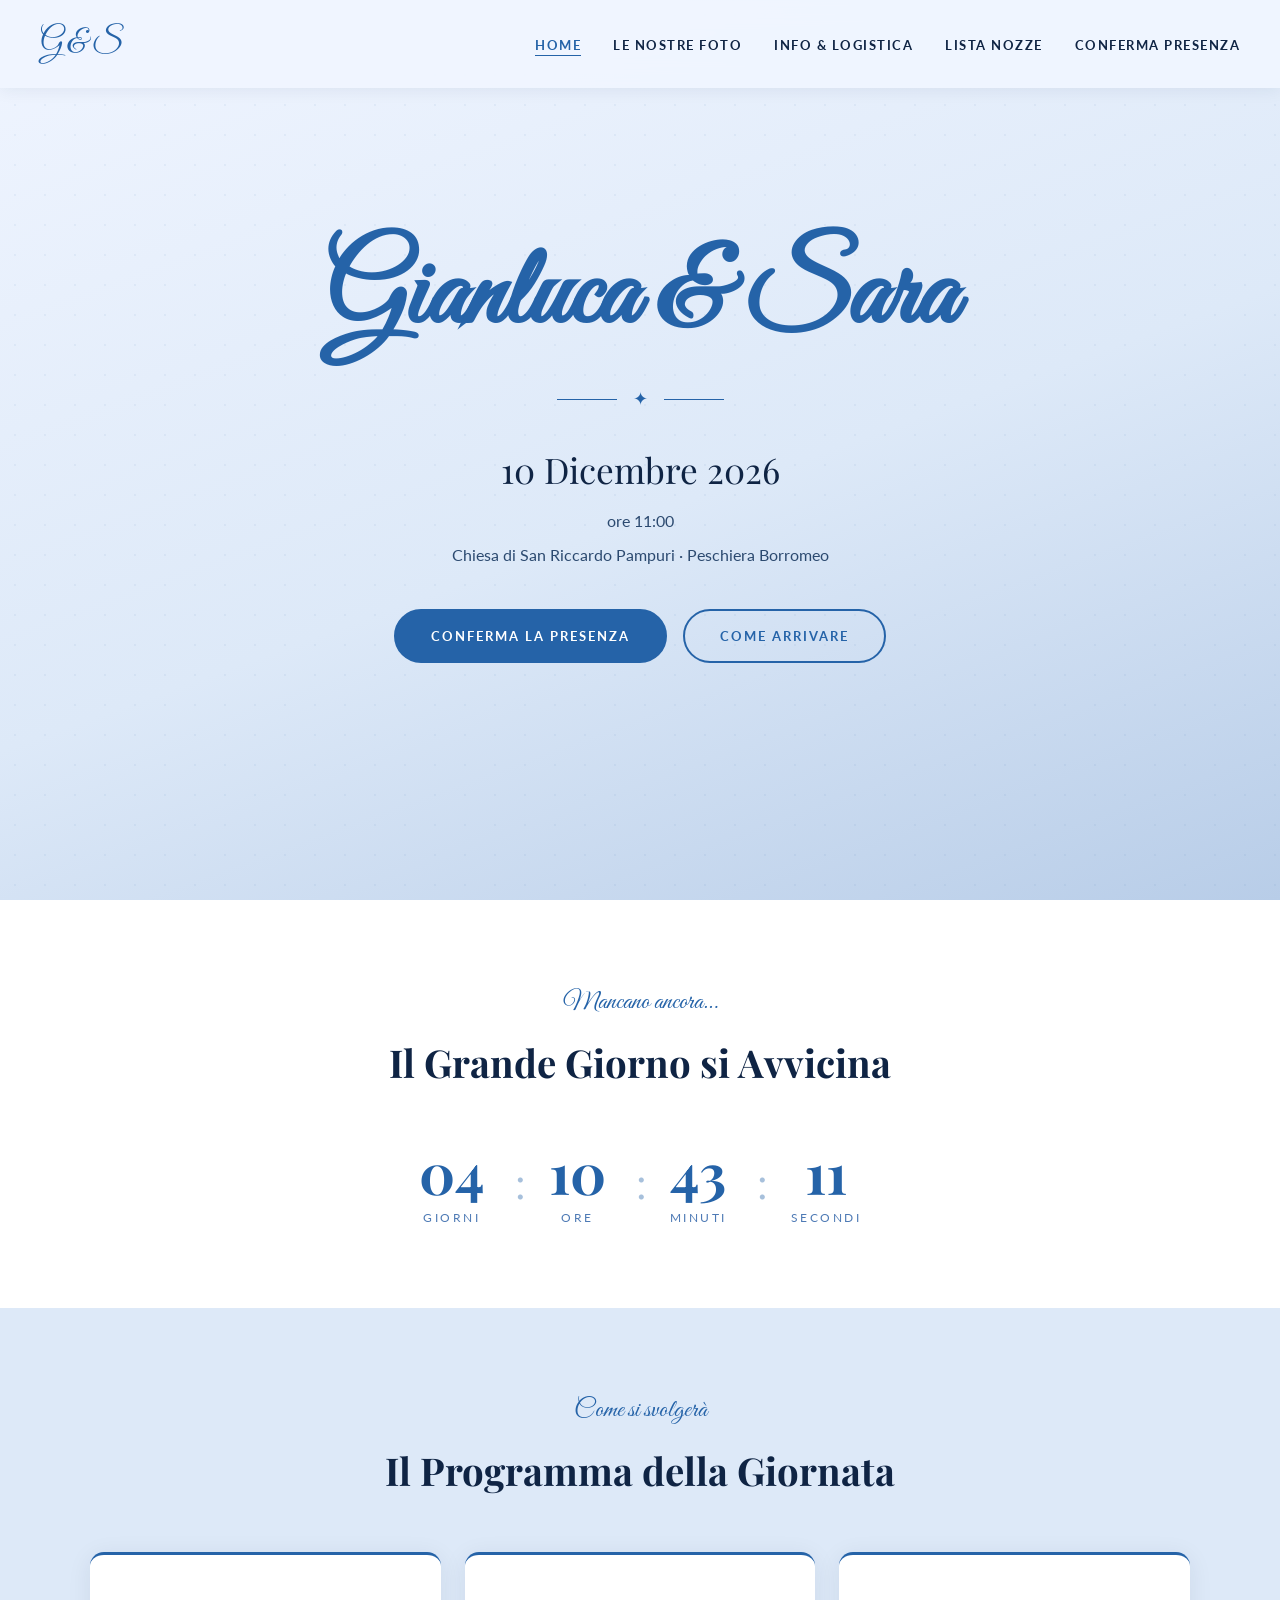
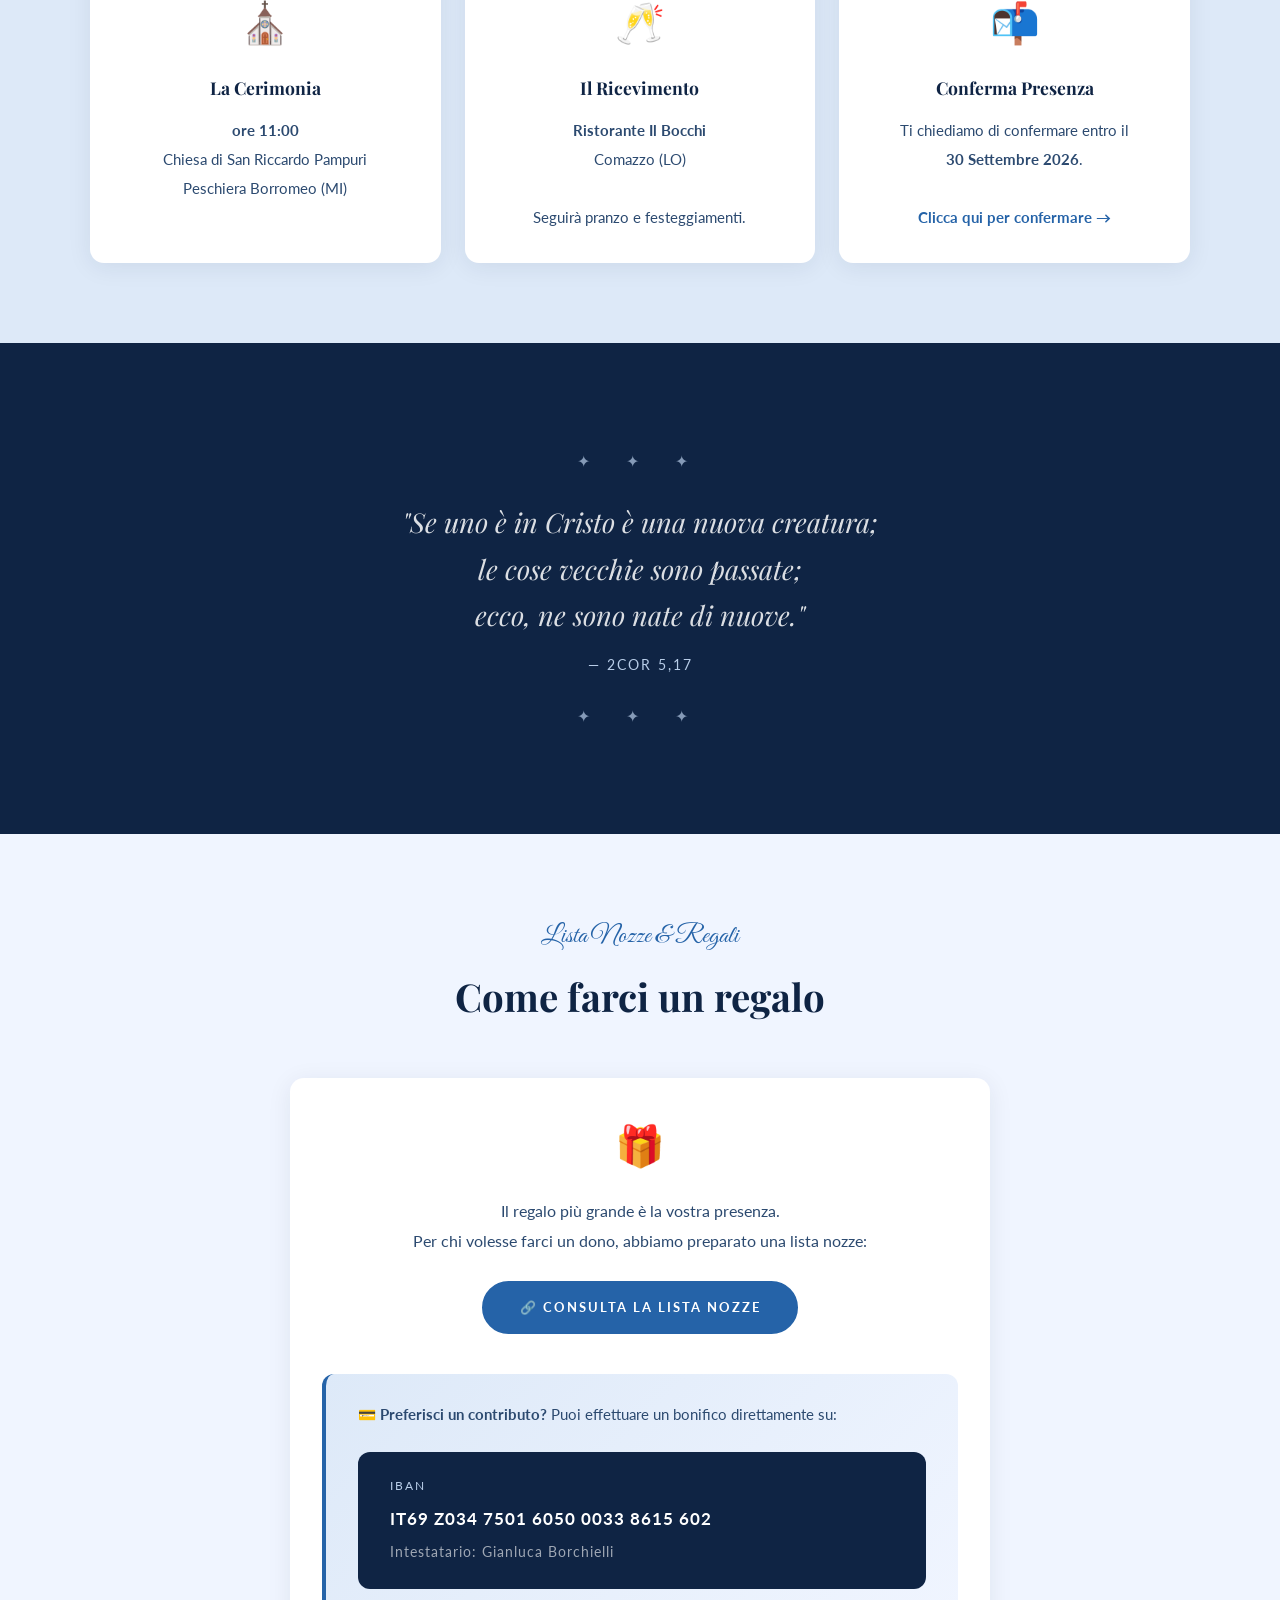
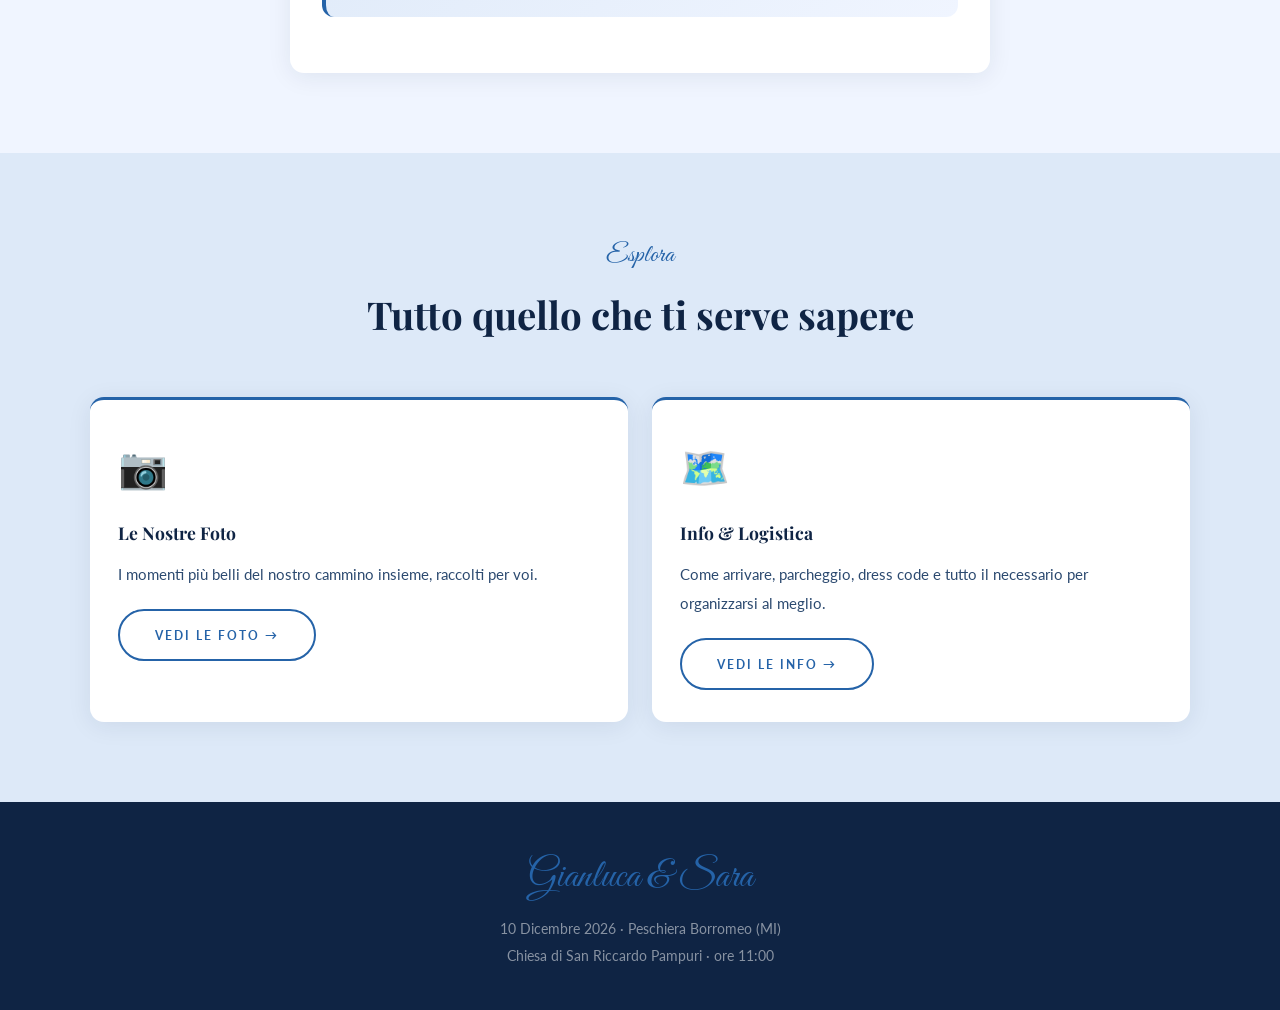
==== commit 4662c0db: "rimuovi testo eyebrow dall'hero" ====
--- a/index.html
+++ b/index.html
@@ -33,7 +33,6 @@
   <!-- HERO -->
   <section class="hero">
     <div class="hero-content">
-      <p class="hero-eyebrow">Siamo lieti di annunciare</p>
       <h1 class="hero-names">Gianluca &amp; Sara</h1>
 
       <div class="divider">
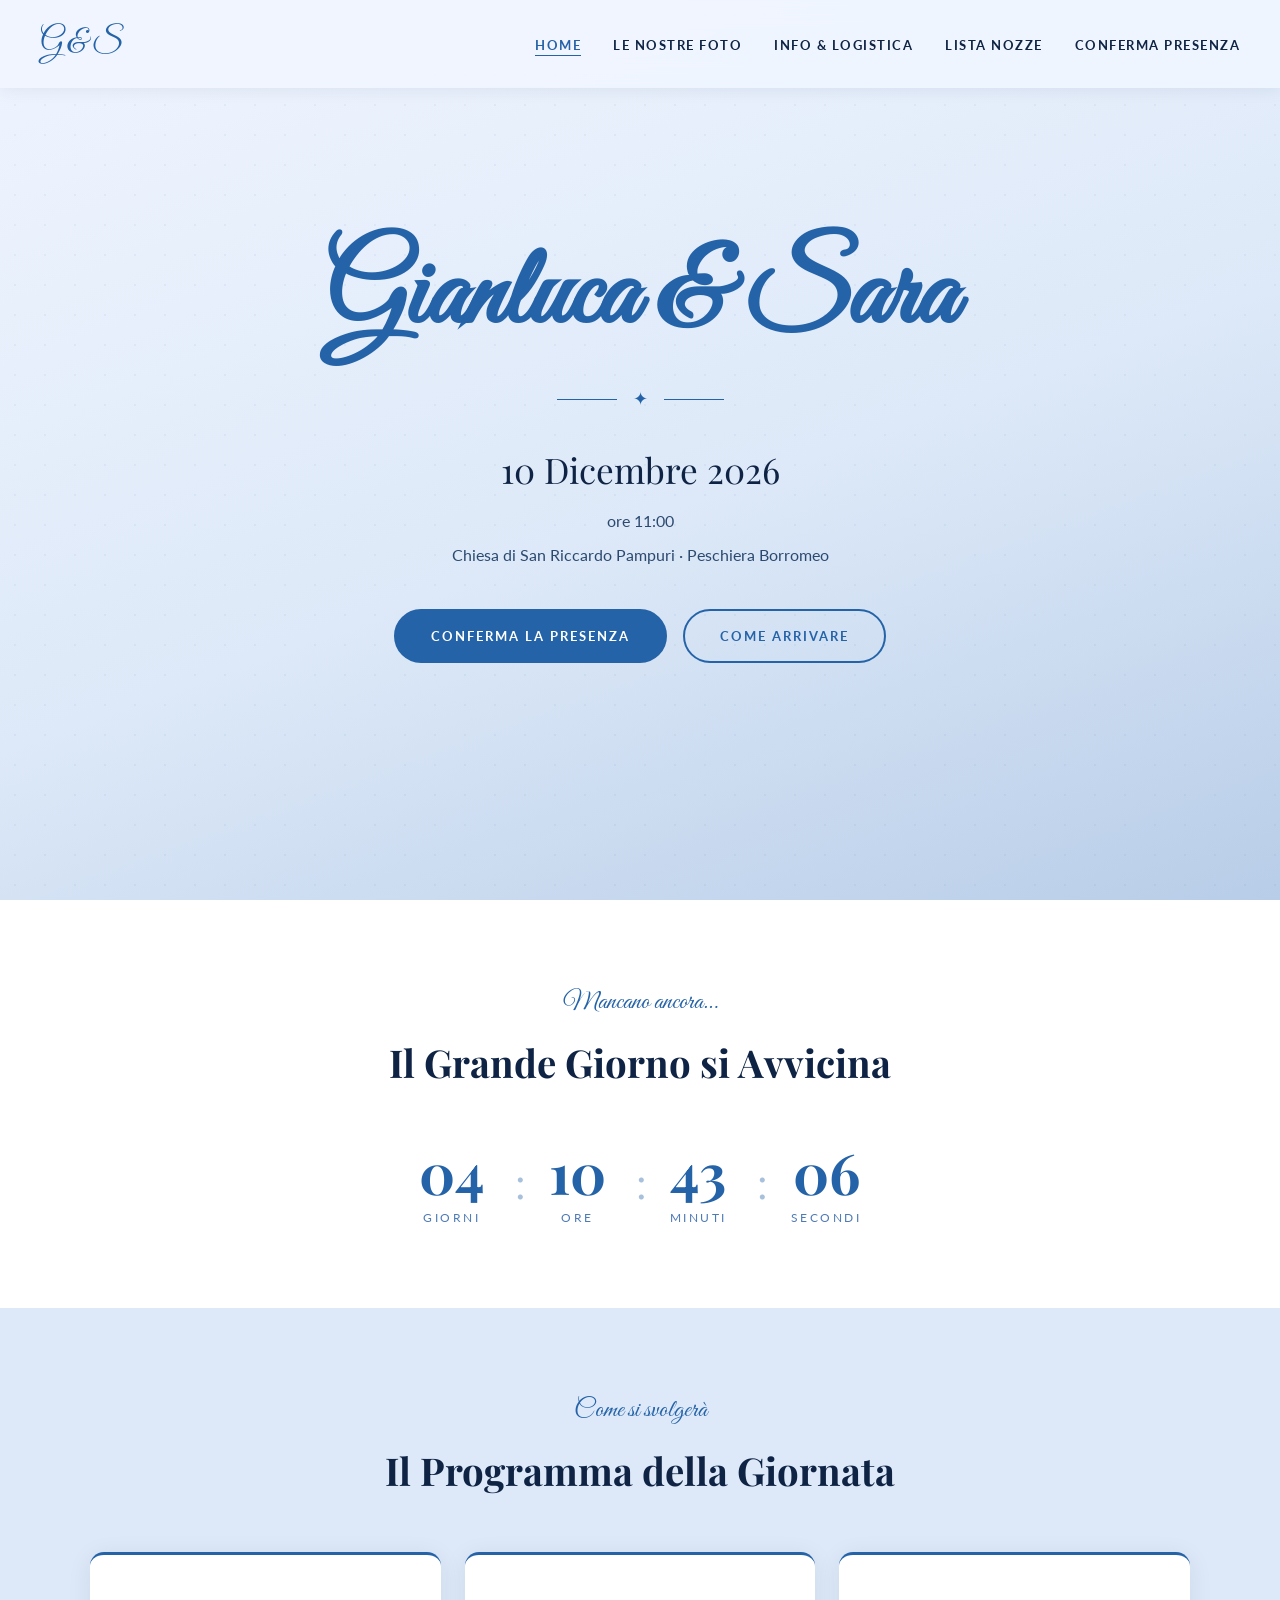
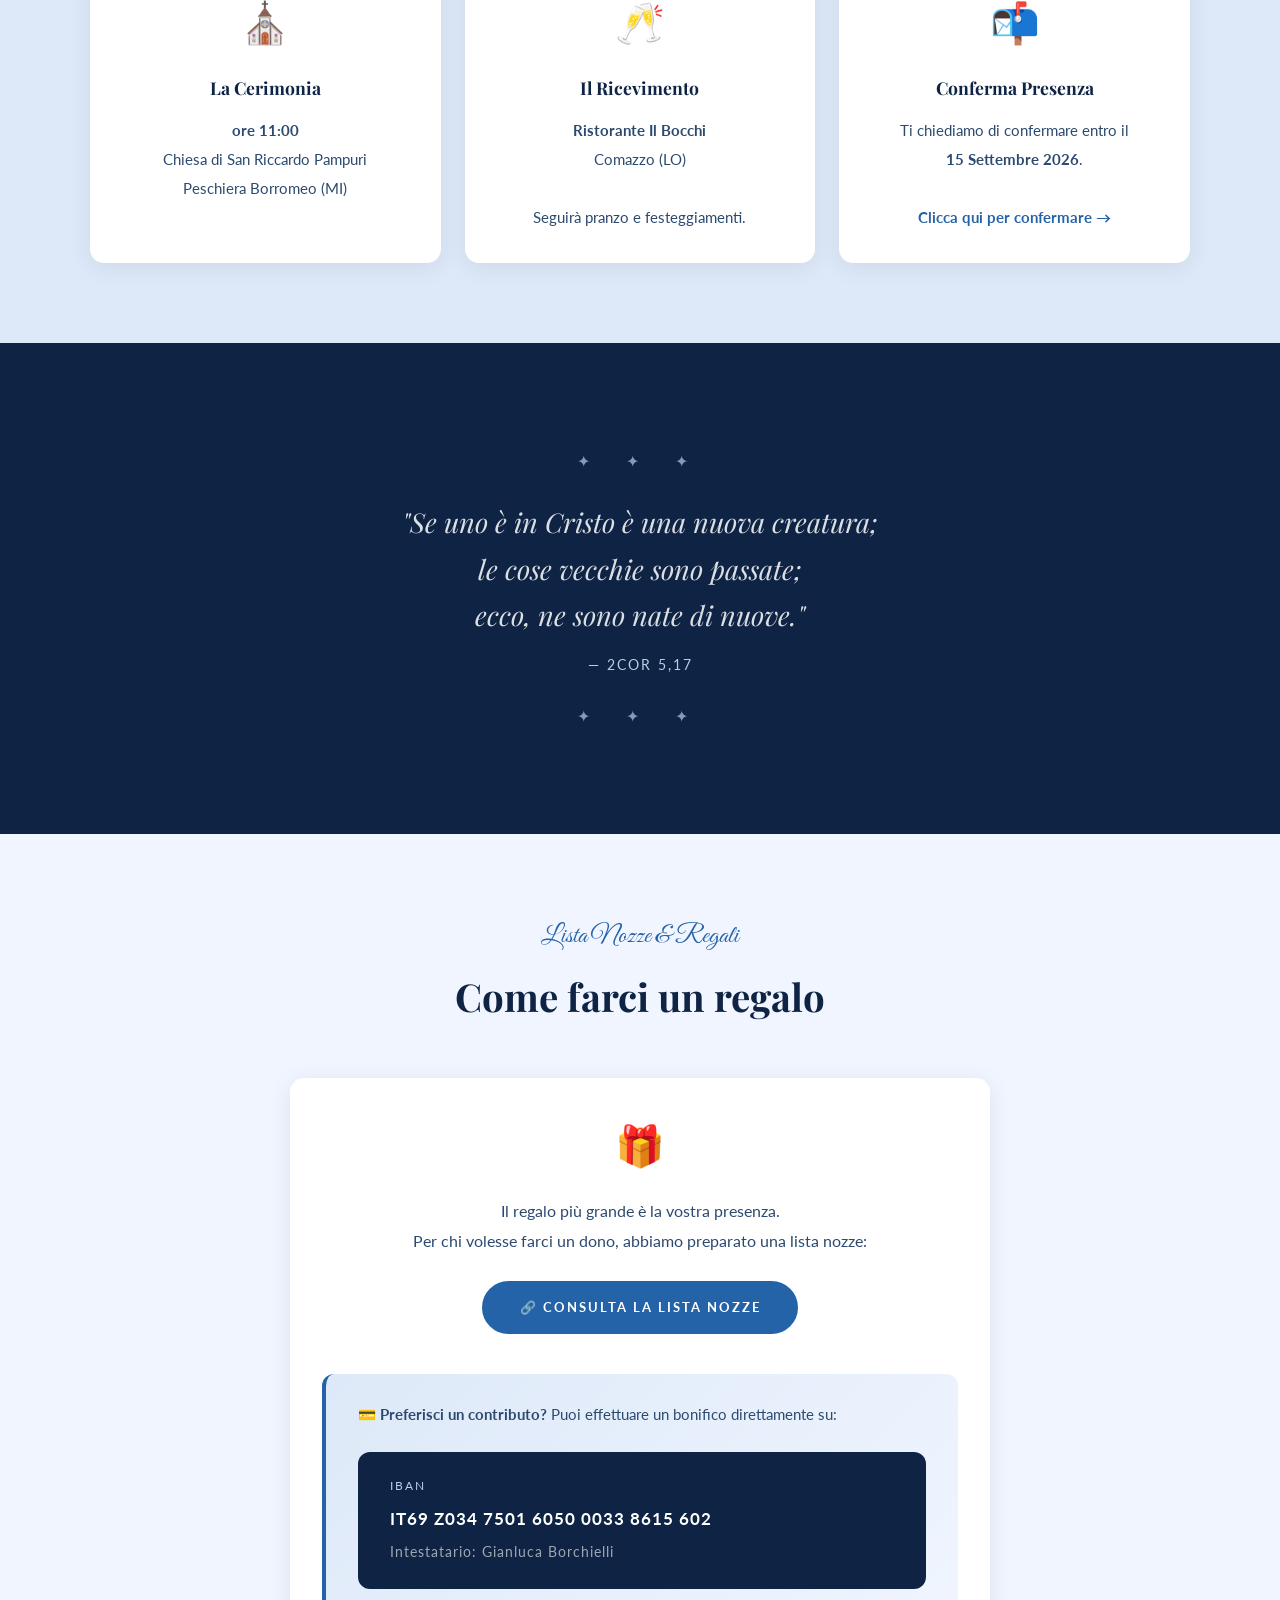
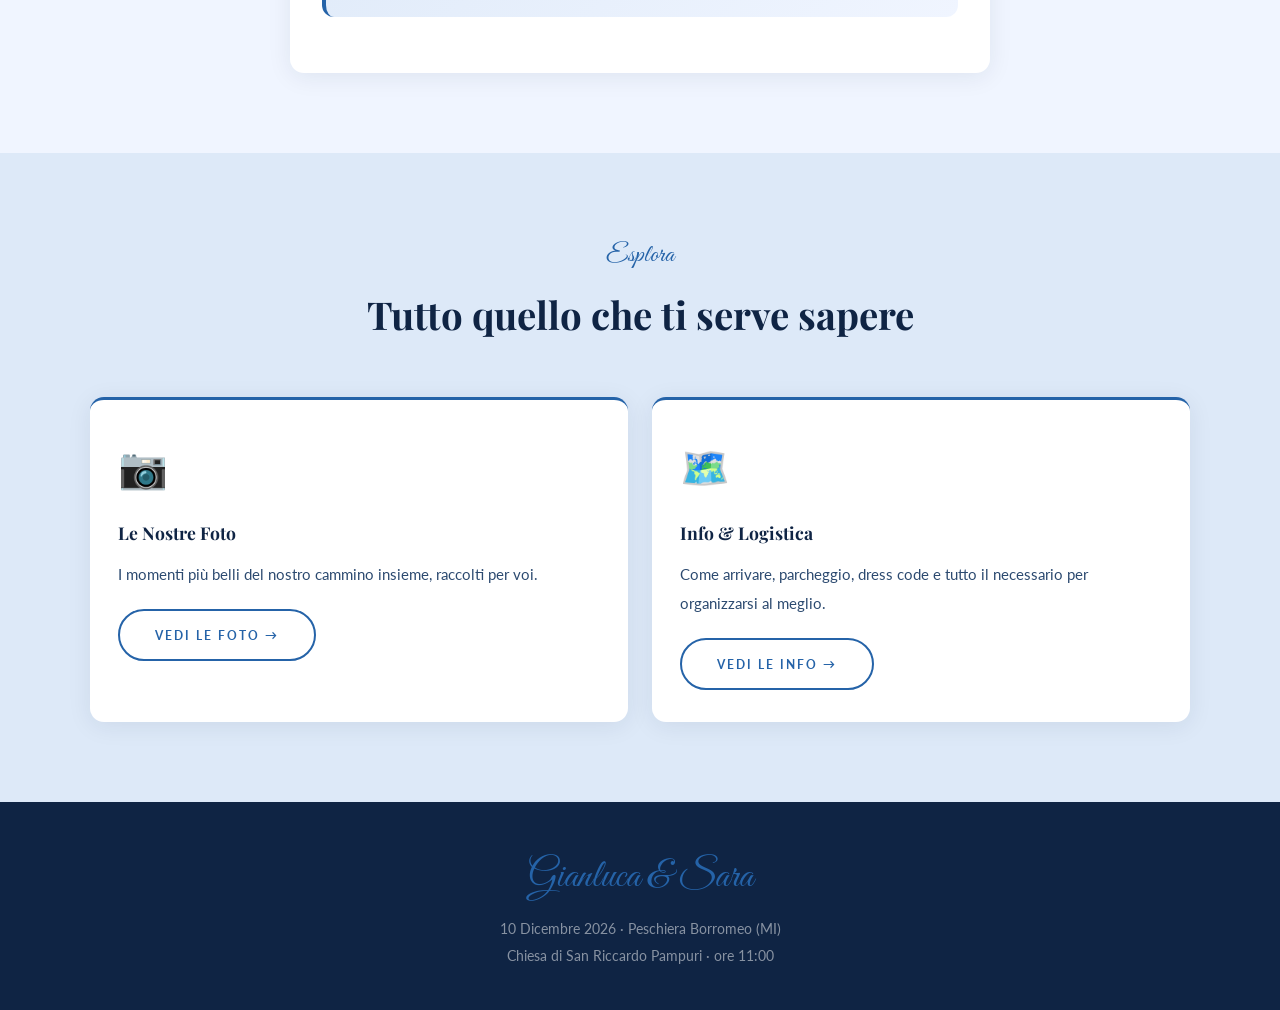
==== commit 8d1bfaf3: "aggiorna data conferma presenza a 15 settembre 2026" ====
--- a/index.html
+++ b/index.html
@@ -111,7 +111,7 @@
           <h3>Conferma Presenza</h3>
           <p>
             Ti chiediamo di confermare entro il<br>
-            <strong>30 Settembre 2026</strong>.<br><br>
+            <strong>15 Settembre 2026</strong>.<br><br>
             <a href="rsvp.html">Clicca qui per confermare →</a>
           </p>
         </div>
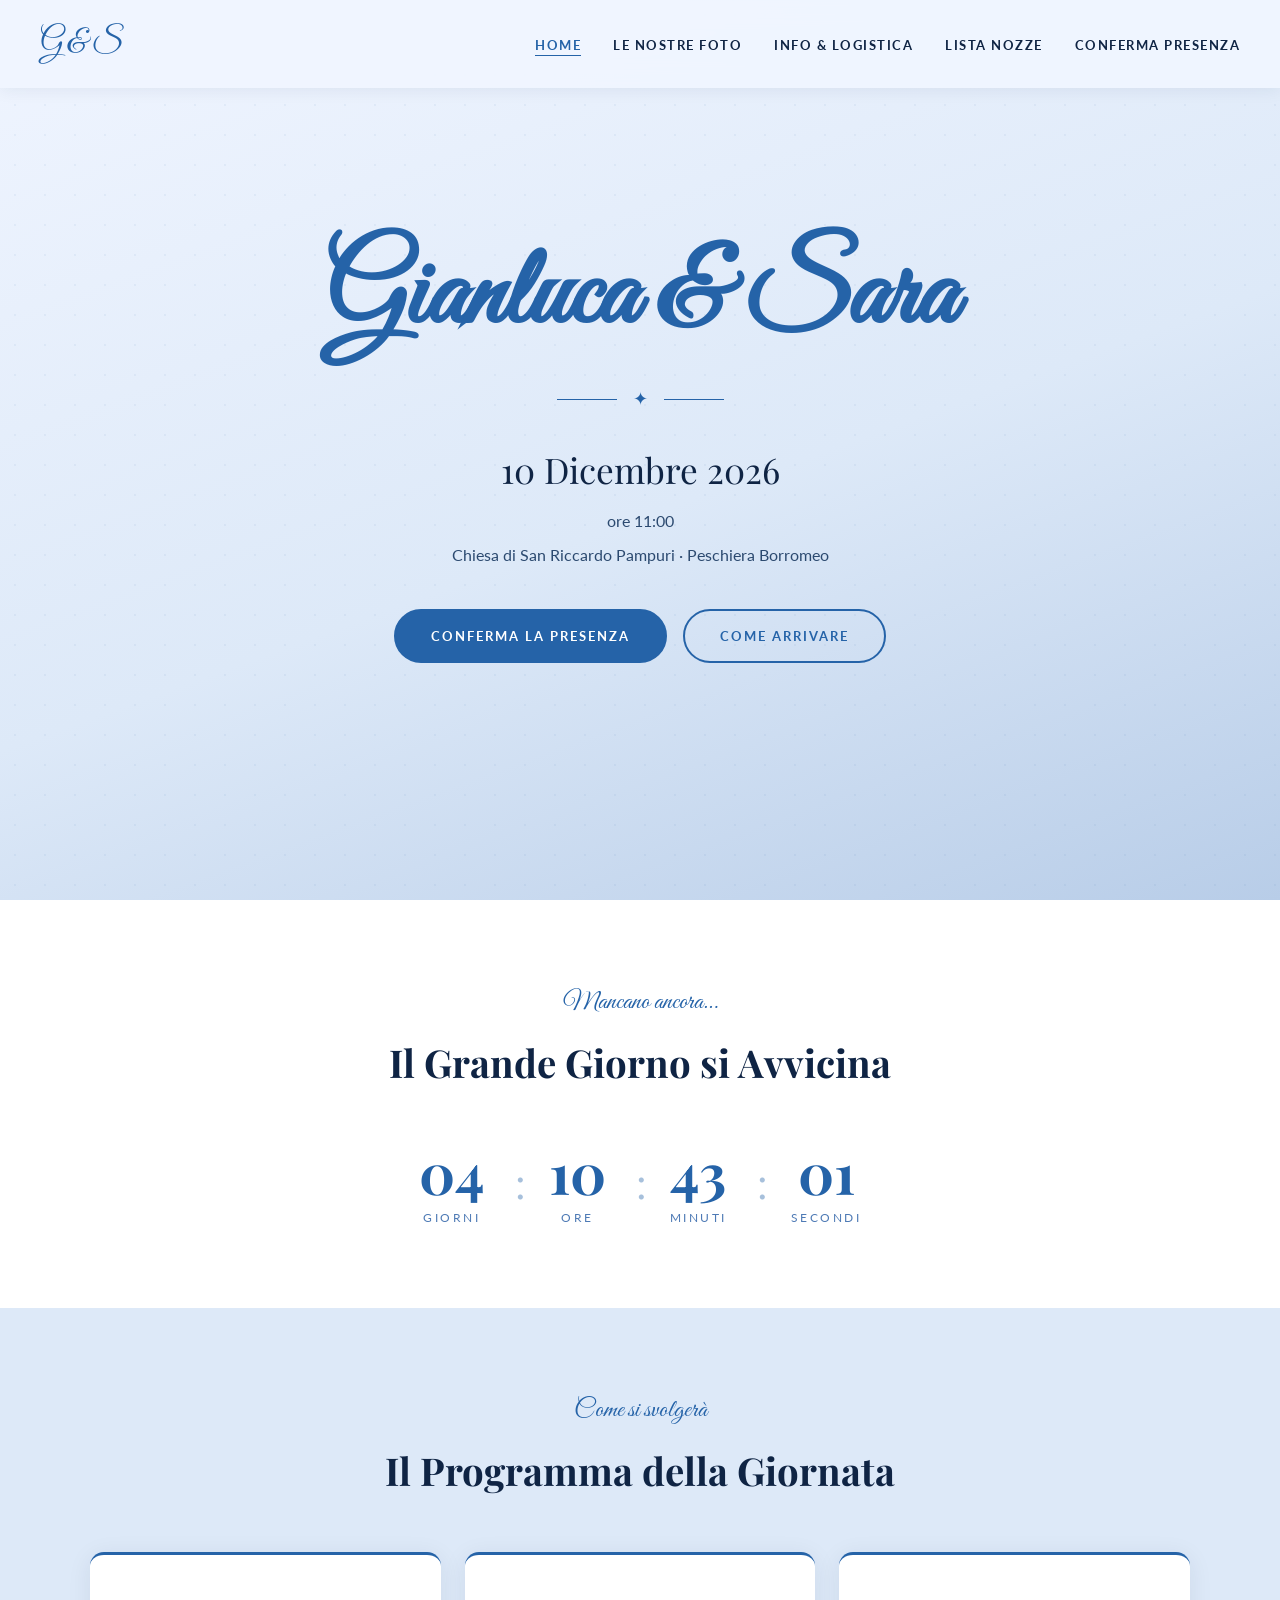
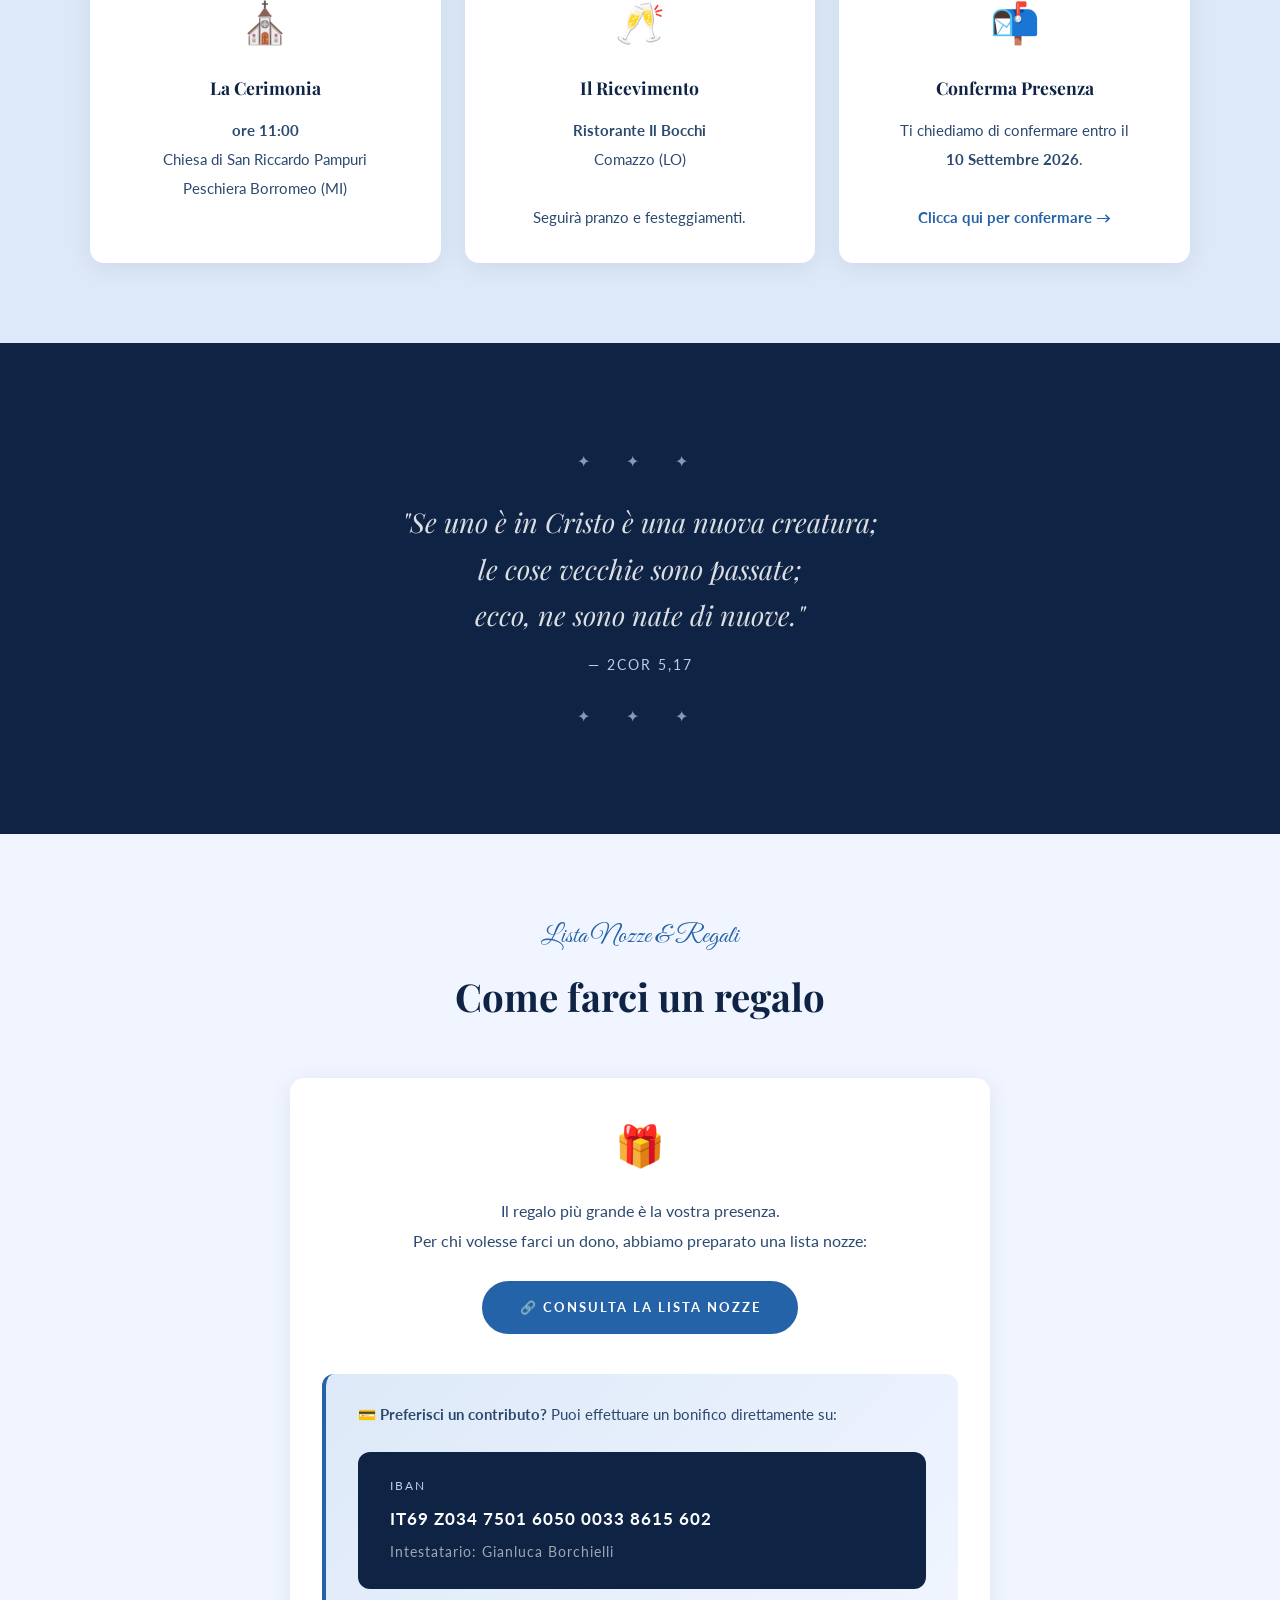
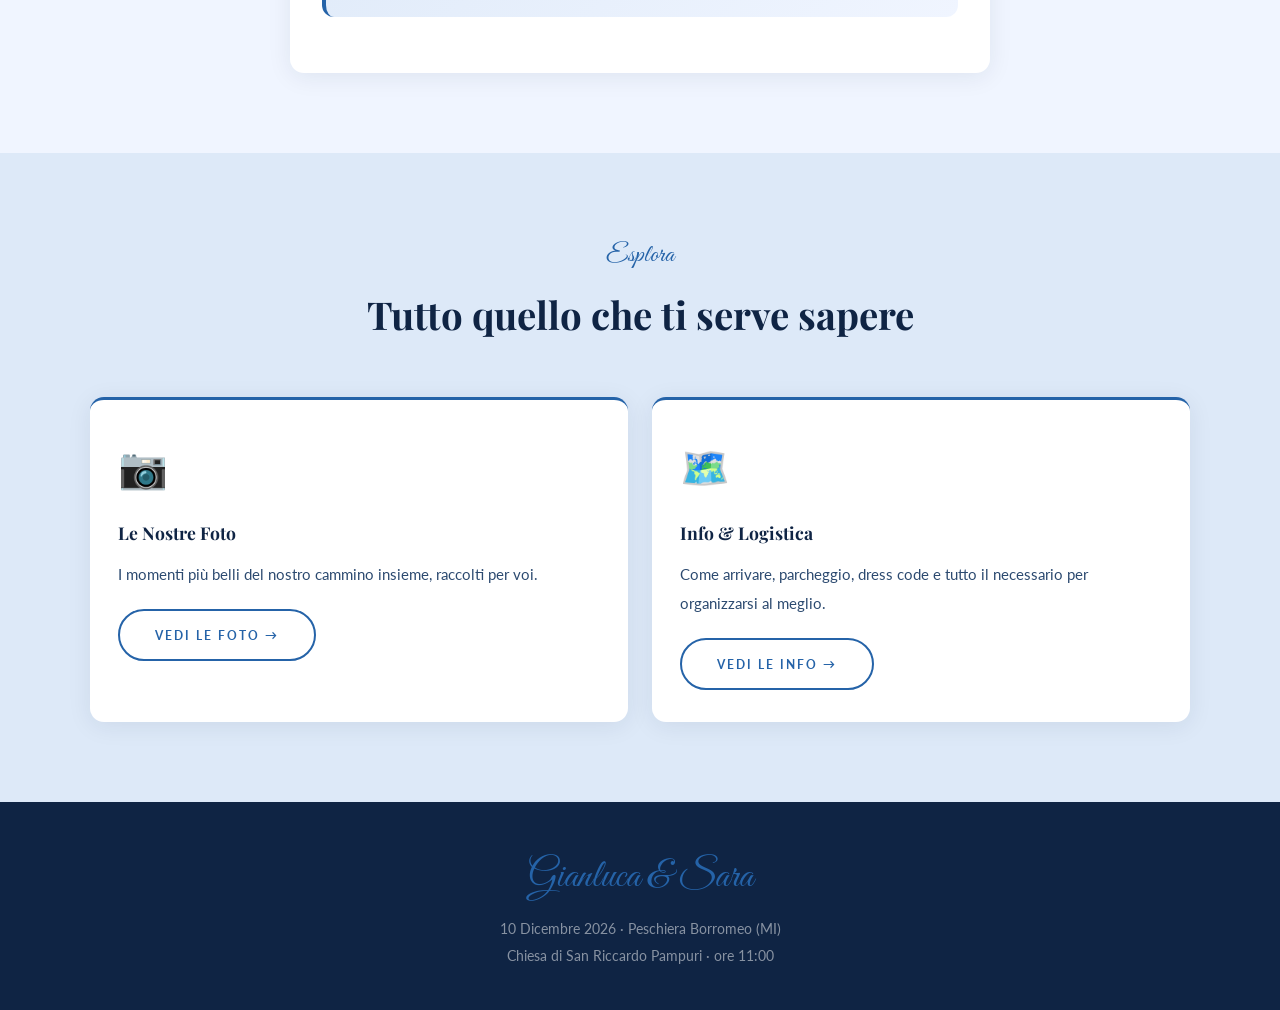
==== commit 44f2ea99: "aggiorna data conferma a 10 settembre 2026" ====
--- a/index.html
+++ b/index.html
@@ -111,7 +111,7 @@
           <h3>Conferma Presenza</h3>
           <p>
             Ti chiediamo di confermare entro il<br>
-            <strong>15 Settembre 2026</strong>.<br><br>
+            <strong>10 Settembre 2026</strong>.<br><br>
             <a href="rsvp.html">Clicca qui per confermare →</a>
           </p>
         </div>
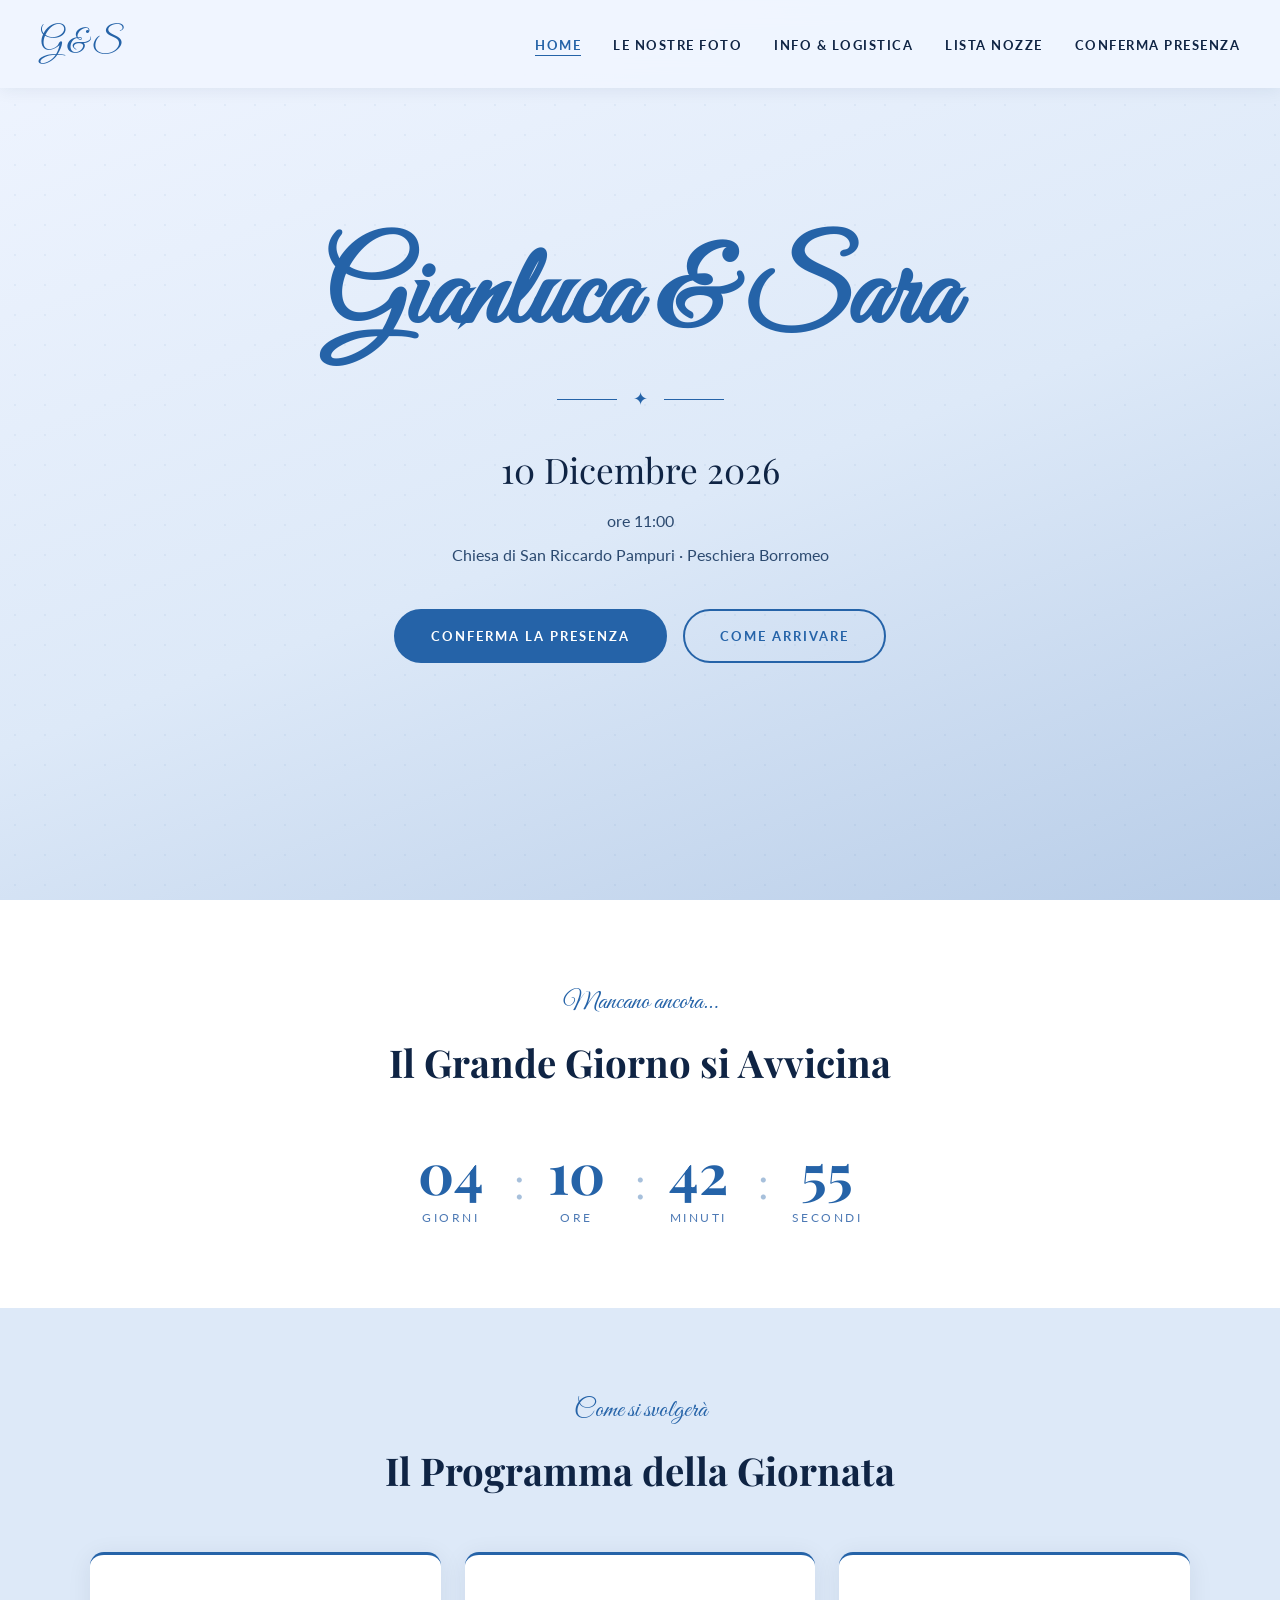
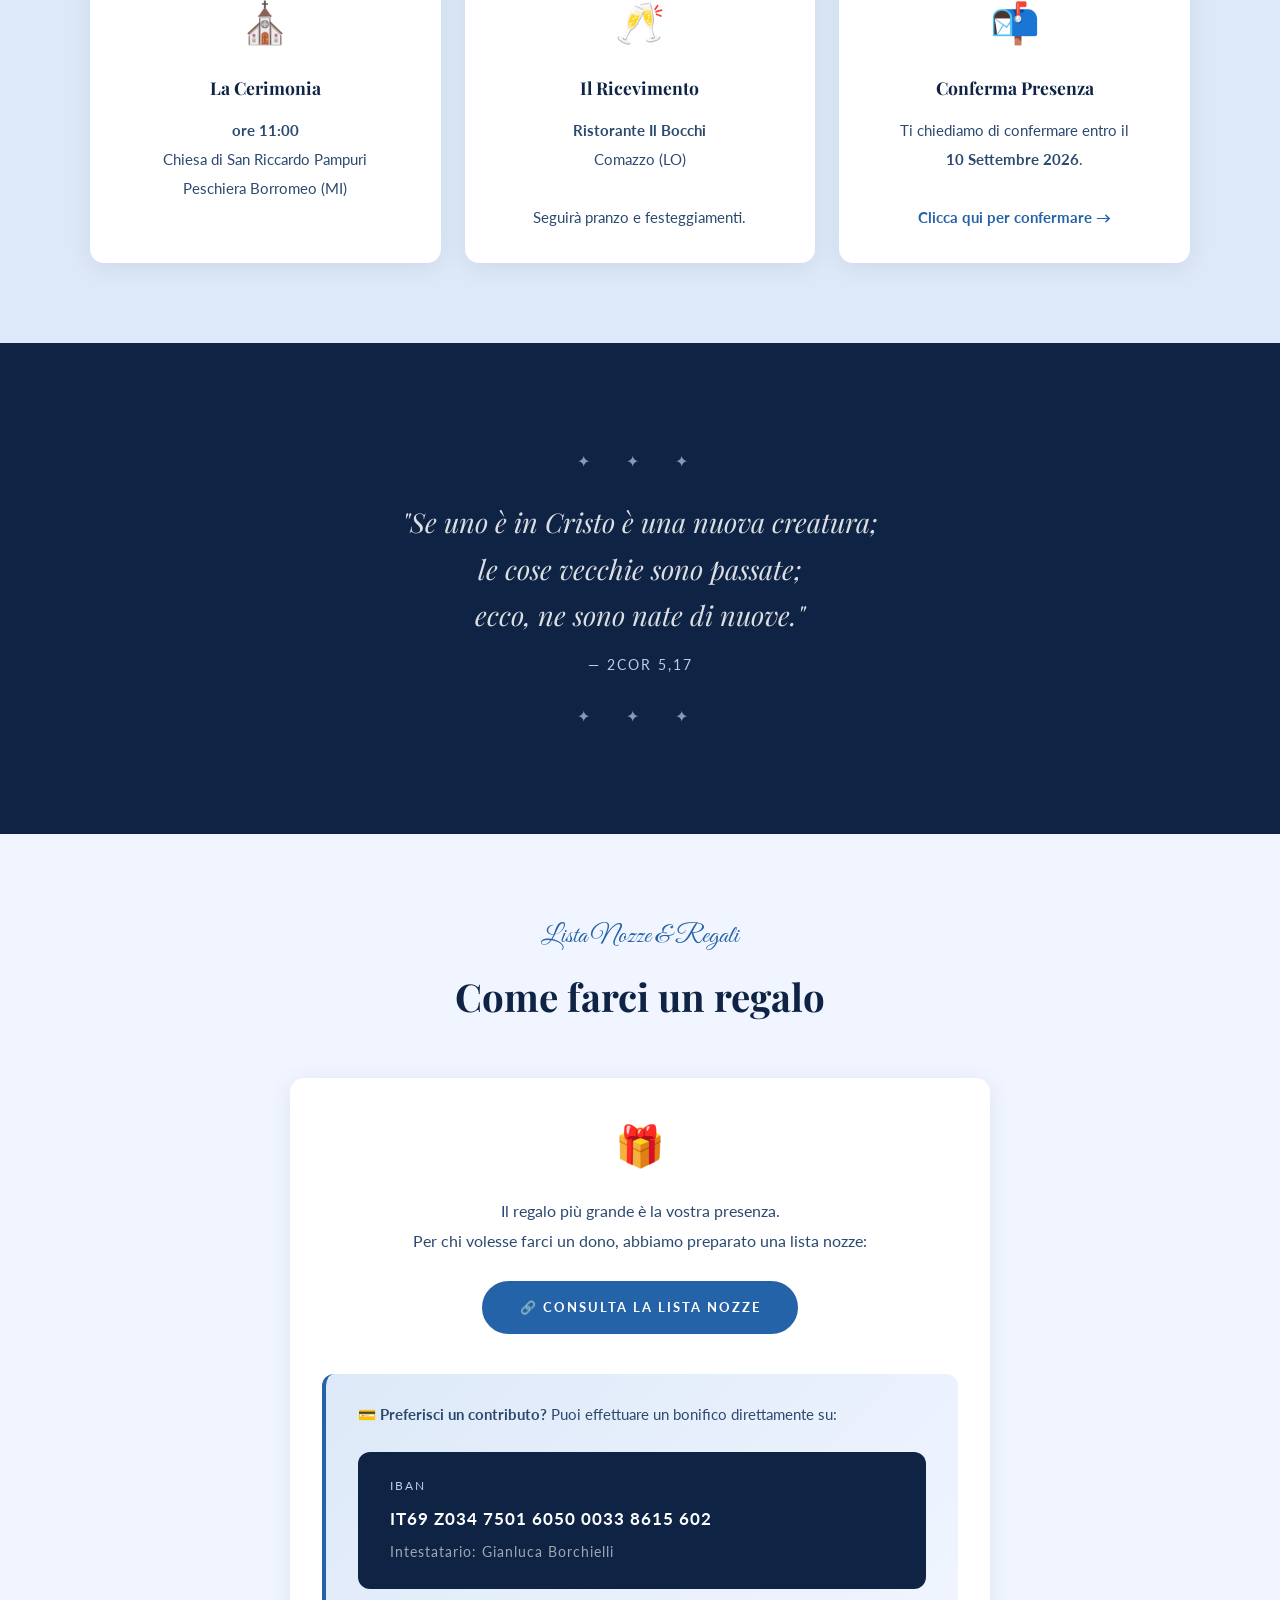
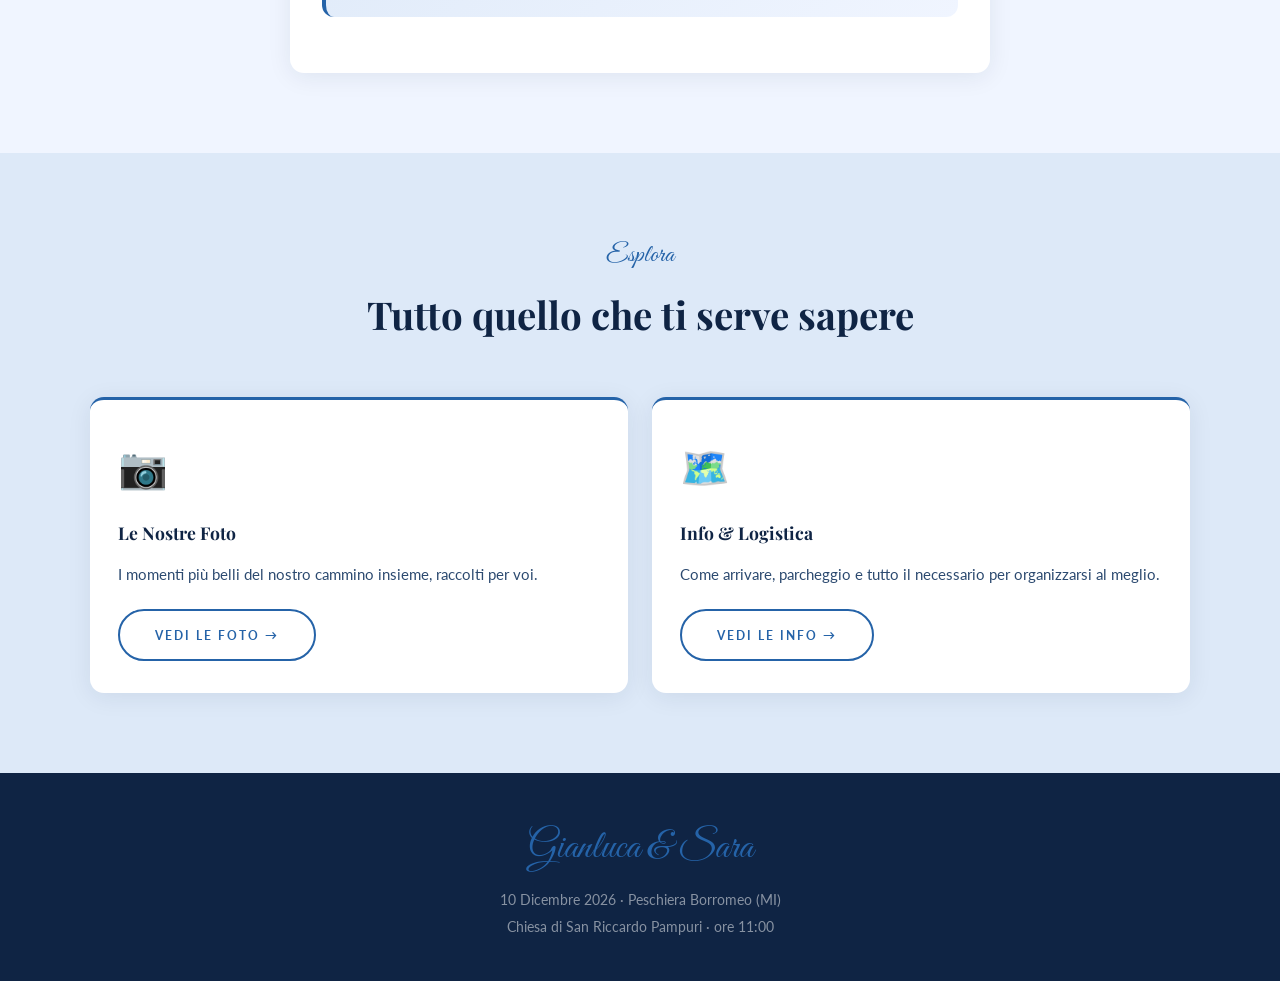
==== commit b6991089: "rimuovi riferimento dress code" ====
--- a/index.html
+++ b/index.html
@@ -183,7 +183,7 @@
         <div class="info-card fade-up" style="text-align:left;">
           <div class="icon">🗺️</div>
           <h3>Info &amp; Logistica</h3>
-          <p style="margin-bottom:1.25rem;">Come arrivare, parcheggio, dress code e tutto il necessario per organizzarsi al meglio.</p>
+          <p style="margin-bottom:1.25rem;">Come arrivare, parcheggio e tutto il necessario per organizzarsi al meglio.</p>
           <a href="info.html" class="btn btn-outline" style="font-size:0.75rem;">Vedi le info →</a>
         </div>
 
--- a/style.css
+++ b/style.css
@@ -325,23 +325,36 @@
 
 .form-row { display: grid; grid-template-columns: 1fr 1fr; gap: 1rem; }
 
-.radio-group { display: flex; gap: 2rem; margin-top: 0.25rem; }
+.radio-group { display: flex; gap: 1rem; margin-top: 0.25rem; flex-wrap: wrap; }
 
 .radio-option {
-  display: flex;
-  align-items: center;
+  flex: 1;
+  min-width: 140px;
+  display: flex;
+  align-items: center;
+  justify-content: center;
   gap: 0.6rem;
   cursor: pointer;
   font-size: 1rem;
   color: var(--text);
-}
-
-.radio-option input[type="radio"] {
-  width: 18px; height: 18px;
-  accent-color: var(--gold);
-  cursor: pointer;
-  flex-shrink: 0;
-}
+  padding: 0.85rem 1.25rem;
+  border: 2px solid #B8CDE0;
+  border-radius: 10px;
+  background: var(--white);
+  transition: var(--tr);
+  font-family: 'Lato', sans-serif;
+}
+
+.radio-option:hover { border-color: var(--gold); }
+
+.radio-option:has(input:checked) {
+  border-color: var(--gold);
+  background: rgba(37,99,168,0.07);
+  color: var(--gold);
+  font-weight: 700;
+}
+
+.radio-option input[type="radio"] { display: none; }
 
 .guests-section {
   display: none;
